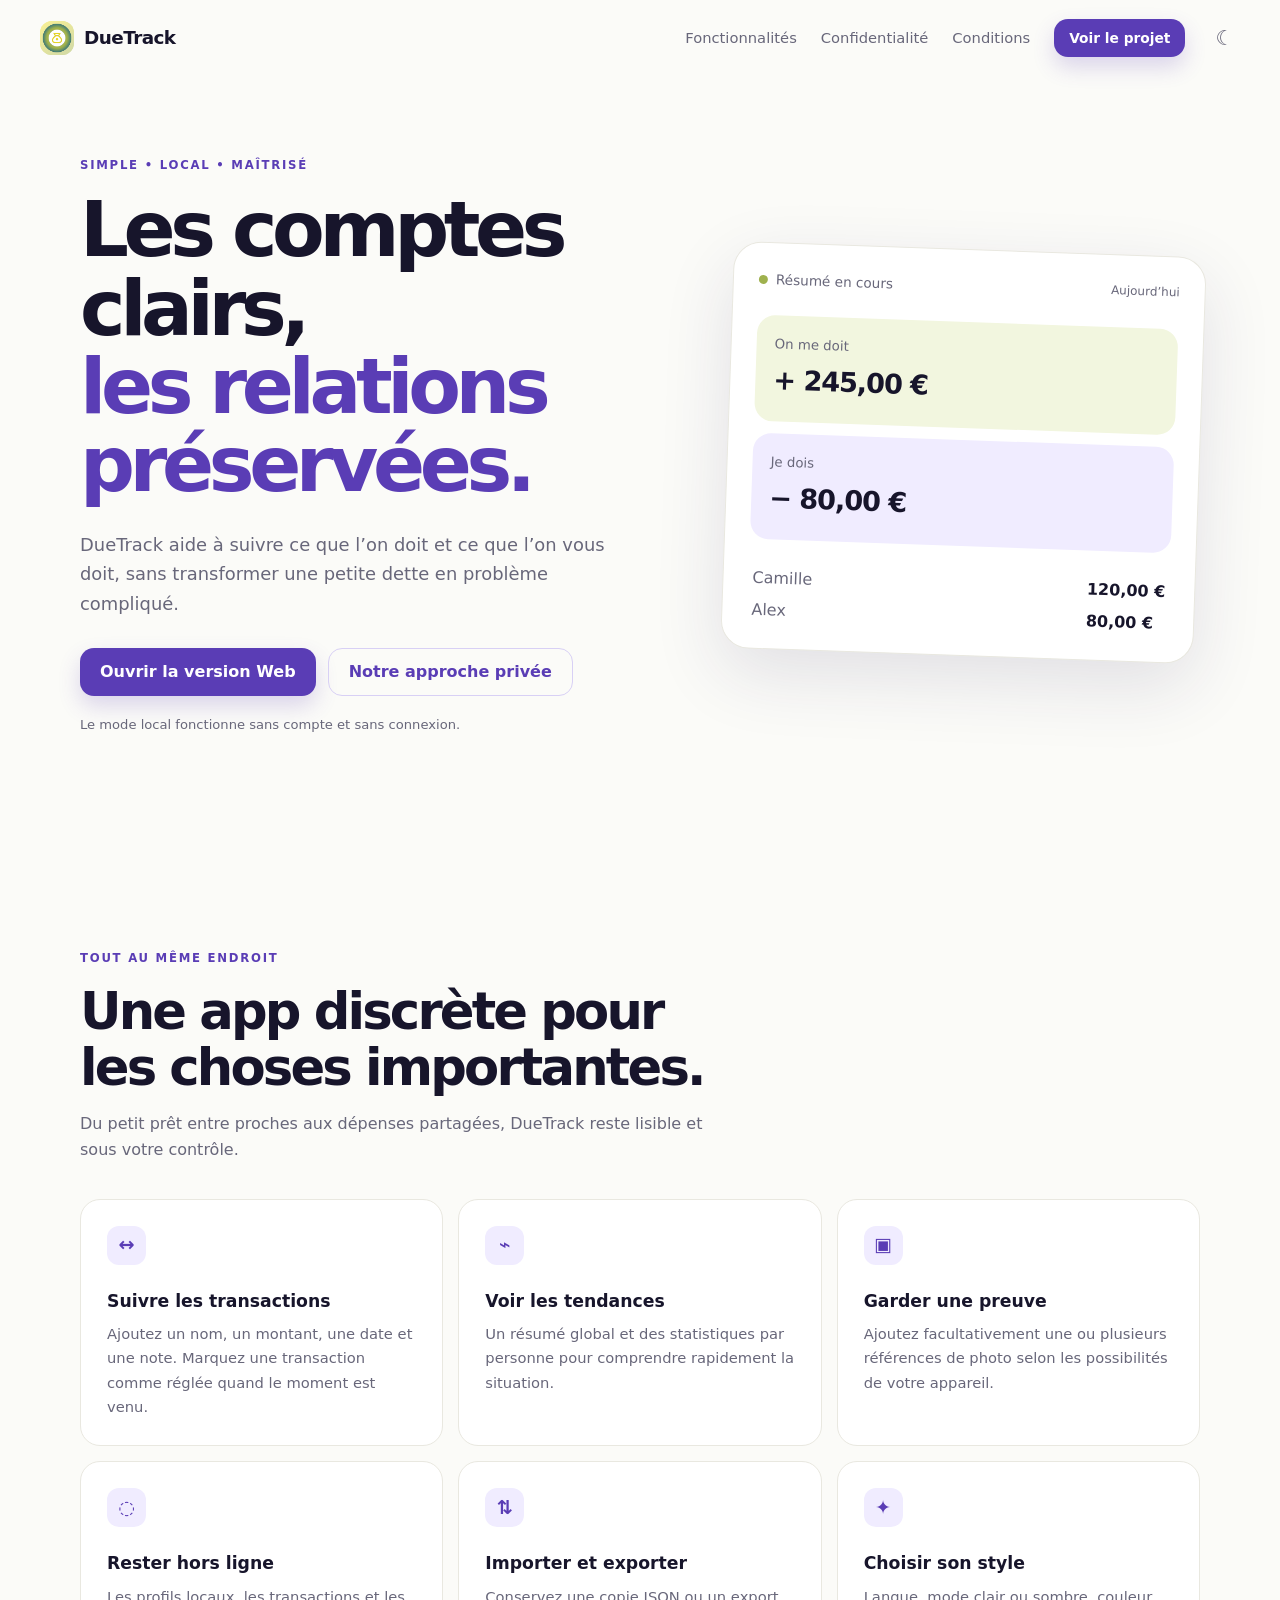
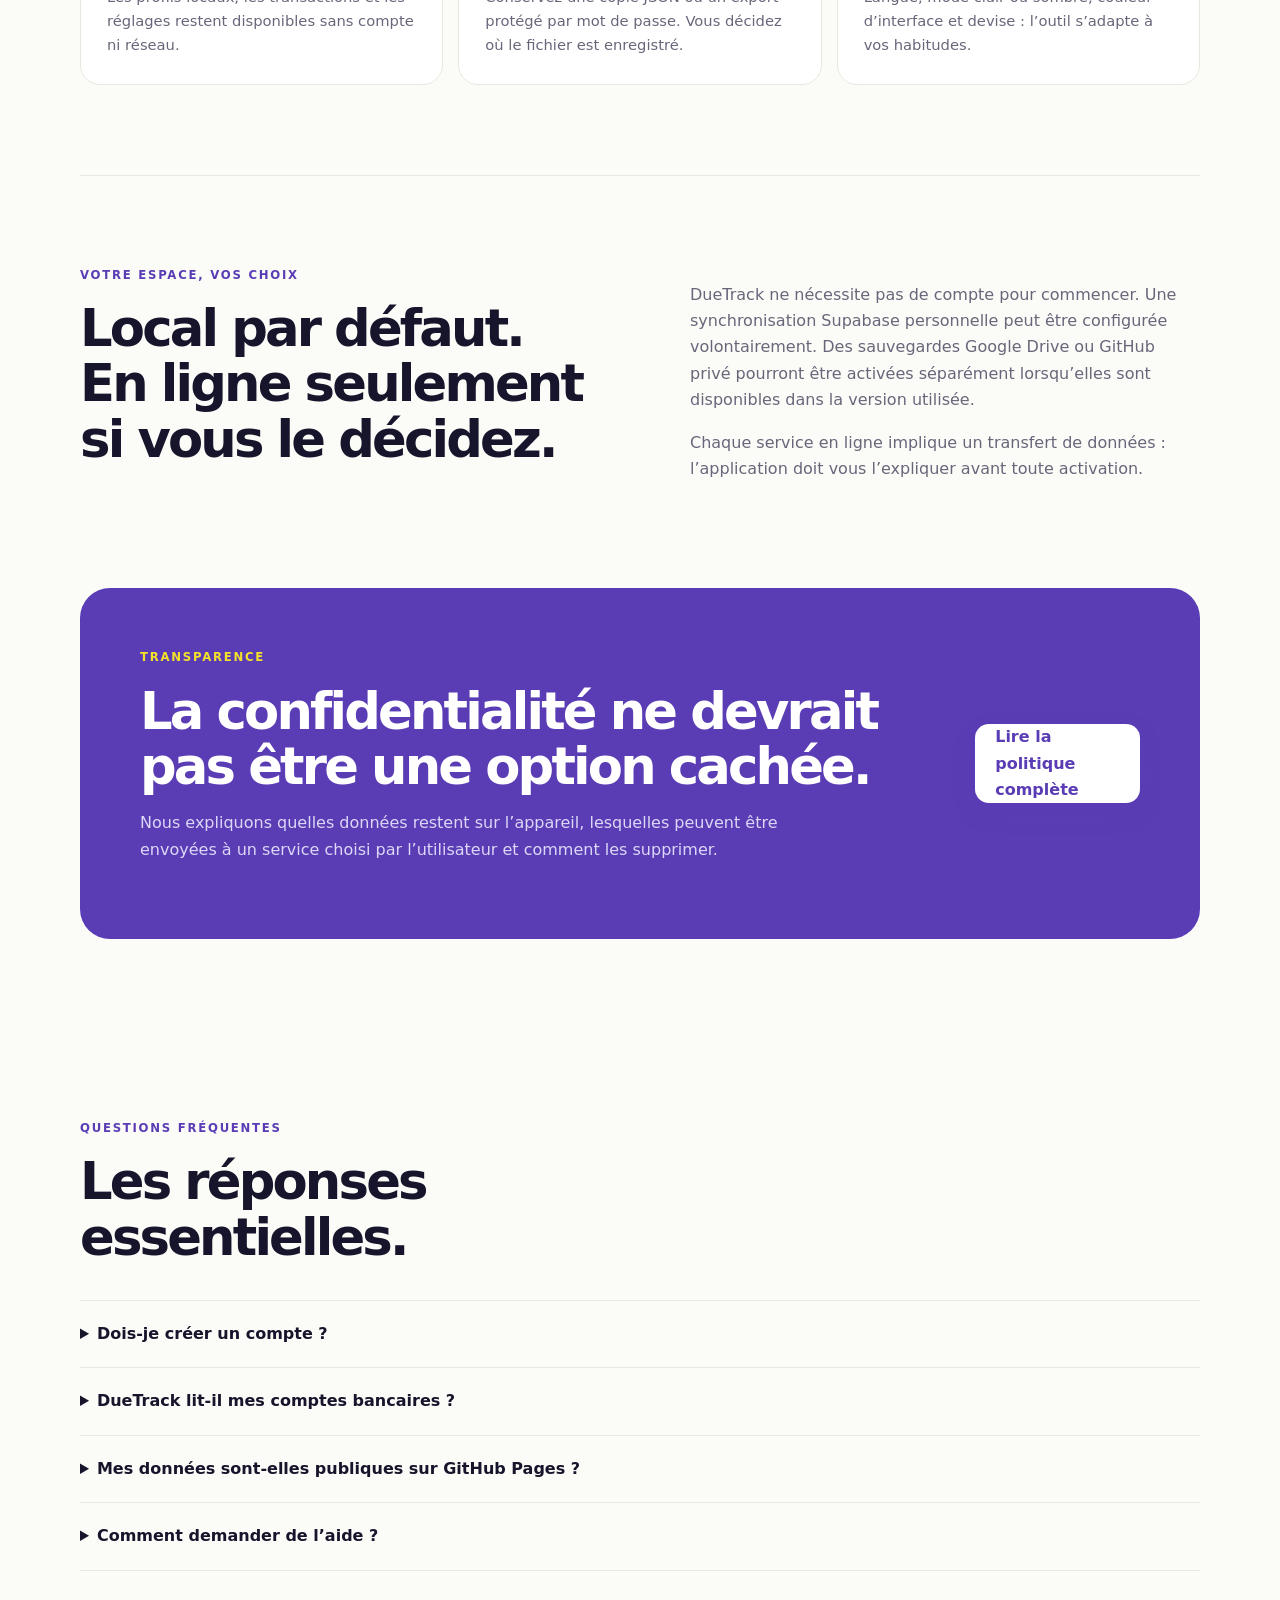
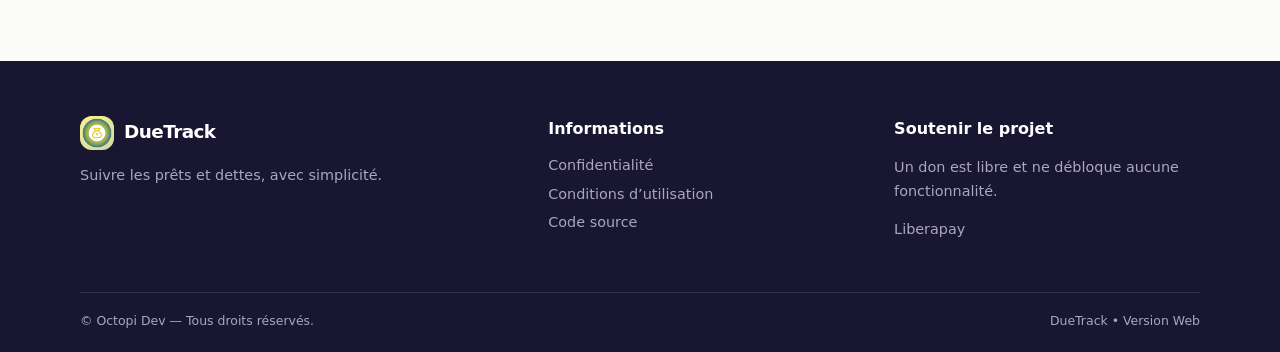
==== index.html @ 73f668cd "changement de la page d'acceuil" ====
<!doctype html>
<html lang="fr">
<head>
  <meta charset="utf-8">
  <meta name="viewport" content="width=device-width, initial-scale=1">
  <meta name="description" content="DueTrack, une application simple et privée pour suivre les prêts, dettes et transactions personnelles.">
  <meta name="theme-color" content="#f4e229">
  <title>DueTrack — Suivre. Comprendre. Régler.</title>
  <link rel="stylesheet" href="styles.css">
</head>
<body>
  <header class="site-header">
    <a class="brand" href="index.html" aria-label="DueTrack, accueil">
      <span class="brand-mark"><img src="assets/DueTrack_Icon.png" alt="" onerror="this.style.display='none'"></span>
      <span>DueTrack</span>
    </a>
    <button class="menu-toggle" type="button" aria-expanded="false" aria-controls="main-nav">Menu</button>
    <nav id="main-nav" class="main-nav" aria-label="Navigation principale">
      <a href="#fonctionnalites">Fonctionnalités</a>
      <a href="#confidentialite">Confidentialité</a>
      <a href="conditions.html">Conditions</a>
      <a class="button button-small" href="https://github.com/Dev-code3D/duetrack" target="_blank" rel="noopener">Voir le projet</a>
      <button id="theme-toggle" class="icon-button" type="button" aria-label="Activer le mode sombre">☾</button>
    </nav>
  </header>

  <main>
    <section class="hero section-shell">
      <div class="hero-copy">
        <p class="eyebrow">Simple • local • maîtrisé</p>
        <h1>Les comptes clairs,<br><span>les relations préservées.</span></h1>
        <p class="hero-lead">DueTrack aide à suivre ce que l’on doit et ce que l’on vous doit, sans transformer une petite dette en problème compliqué.</p>
        <div class="hero-actions">
          <a class="button" href="/app" target="_blank" rel="noopener">Ouvrir la version Web</a>
          <a class="button button-ghost" href="#confidentialite">Notre approche privée</a>
        </div>
        <p class="microcopy">Le mode local fonctionne sans compte et sans connexion.</p>
      </div>
      <div class="hero-card" aria-label="Aperçu de l'application">
        <div class="card-top"><span class="status-dot"></span><span>Résumé en cours</span><span class="card-date">Aujourd’hui</span></div>
        <div class="balance balance-green"><small>On me doit</small><strong>+ 245,00 €</strong></div>
        <div class="balance balance-purple"><small>Je dois</small><strong>− 80,00 €</strong></div>
        <div class="mini-list"><span>Camille</span><b>120,00 €</b><span>Alex</span><b>80,00 €</b></div>
      </div>
    </section>

    <section id="fonctionnalites" class="section-shell section">
      <div class="section-heading"><p class="eyebrow">Tout au même endroit</p><h2>Une app discrète pour les choses importantes.</h2><p>Du petit prêt entre proches aux dépenses partagées, DueTrack reste lisible et sous votre contrôle.</p></div>
      <div class="feature-grid">
        <article class="feature-card"><span class="feature-icon">↔</span><h3>Suivre les transactions</h3><p>Ajoutez un nom, un montant, une date et une note. Marquez une transaction comme réglée quand le moment est venu.</p></article>
        <article class="feature-card"><span class="feature-icon">⌁</span><h3>Voir les tendances</h3><p>Un résumé global et des statistiques par personne pour comprendre rapidement la situation.</p></article>
        <article class="feature-card"><span class="feature-icon">▣</span><h3>Garder une preuve</h3><p>Ajoutez facultativement une ou plusieurs références de photo selon les possibilités de votre appareil.</p></article>
        <article class="feature-card"><span class="feature-icon">◌</span><h3>Rester hors ligne</h3><p>Les profils locaux, les transactions et les réglages restent disponibles sans compte ni réseau.</p></article>
        <article class="feature-card"><span class="feature-icon">⇅</span><h3>Importer et exporter</h3><p>Conservez une copie JSON ou un export protégé par mot de passe. Vous décidez où le fichier est enregistré.</p></article>
        <article class="feature-card"><span class="feature-icon">✦</span><h3>Choisir son style</h3><p>Langue, mode clair ou sombre, couleur d’interface et devise : l’outil s’adapte à vos habitudes.</p></article>
      </div>
    </section>

    <section class="split-section section-shell section">
      <div><p class="eyebrow">Votre espace, vos choix</p><h2>Local par défaut.<br>En ligne seulement si vous le décidez.</h2></div>
      <div class="split-copy"><p>DueTrack ne nécessite pas de compte pour commencer. Une synchronisation Supabase personnelle peut être configurée volontairement. Des sauvegardes Google Drive ou GitHub privé pourront être activées séparément lorsqu’elles sont disponibles dans la version utilisée.</p><p>Chaque service en ligne implique un transfert de données : l’application doit vous l’expliquer avant toute activation.</p></div>
    </section>

    <section id="confidentialite" class="privacy-callout section-shell section">
      <div><p class="eyebrow">Transparence</p><h2>La confidentialité ne devrait pas être une option cachée.</h2><p>Nous expliquons quelles données restent sur l’appareil, lesquelles peuvent être envoyées à un service choisi par l’utilisateur et comment les supprimer.</p></div>
      <a class="button button-light" href="confidentialite.html">Lire la politique complète</a>
    </section>

    <section class="section-shell section faq">
      <div class="section-heading"><p class="eyebrow">Questions fréquentes</p><h2>Les réponses essentielles.</h2></div>
      <details><summary>Dois-je créer un compte ?</summary><p>Non. Le profil local est le mode de départ. Un compte ou un service distant est facultatif.</p></details>
      <details><summary>DueTrack lit-il mes comptes bancaires ?</summary><p>Non. L’application ne se connecte pas automatiquement à votre banque et ne collecte pas vos identifiants bancaires.</p></details>
      <details><summary>Mes données sont-elles publiques sur GitHub Pages ?</summary><p>Non, une page GitHub Pages héberge le code Web, pas les données locales du navigateur. Ne publiez jamais un export utilisateur ou un secret dans le dépôt.</p></details>
      <details><summary>Comment demander de l’aide ?</summary><p>Ouvrez une issue non sensible sur le dépôt public. Ne partagez jamais de clé, token, mot de passe ou export personnel dans une issue.</p></details>
    </section>
  </main>

  <footer class="site-footer">
    <div class="section-shell footer-grid">
      <div><a class="brand" href="index.html"><span class="brand-mark"><img src="assets/DueTrack_Icon.png" alt="" onerror="this.style.display='none'"></span><span>DueTrack</span></a><p>Suivre les prêts et dettes, avec simplicité.</p></div>
      <div><strong>Informations</strong><a href="confidentialite.html">Confidentialité</a><a href="conditions.html">Conditions d’utilisation</a><a href="https://github.com/Dev-code3D/duetrack" target="_blank" rel="noopener">Code source</a></div>
      <div><strong>Soutenir le projet</strong><p>Un don est libre et ne débloque aucune fonctionnalité.</p><a href="https://liberapay.com/Octopi-Dev/" target="_blank" rel="noopener">Liberapay</a></div>
    </div>
    <div class="section-shell footer-bottom"><span>© <span data-year></span> Octopi Dev — Tous droits réservés.</span><span>DueTrack • Version Web</span></div>
  </footer>
  <script src="script.js"></script>
</body>
</html>
---- styles.css ----
/* style.css */
:root{
    --ink:#17152b;
    --muted:#68677a;
    --paper:#fbfbf8;
    --surface:#fff;
    --line:#e9e8e0;
    --purple:#5a3db5;
    --purple-dark:#38266f;
    --yellow:#f4e229;
    --green:#9fb14e;
    --shadow:0 24px 70px rgba(45,35,90,.12);
}
*{box-sizing:border-box}
html{scroll-behavior:smooth}
body{
    margin:0;
    background:var(--paper);
    color:var(--ink);
    font:16px/1.65 Inter,ui-sans-serif,system-ui,-apple-system,BlinkMacSystemFont,"Segoe UI",sans-serif;
}
a{color:inherit;text-decoration:none}
a:not(.button):hover{text-decoration:underline}
.section-shell{width:min(1120px,calc(100% - 40px));margin-inline:auto}

/* Header */
.site-header{
    height:76px;
    display:flex;
    align-items:center;
    justify-content:space-between;
    width:min(1200px,calc(100% - 40px));
    margin:auto;
}
.brand{
    display:flex;
    align-items:center;
    gap:10px;
    font-size:1.15rem;
    font-weight:800;
    letter-spacing:-.03em;
}
.brand-mark{
    display:grid;
    place-items:center;
    width:34px;
    height:34px;
    border-radius:12px;
    background:linear-gradient(145deg,var(--yellow),var(--green));
    overflow:hidden;
}
.brand-mark img{width:100%;height:100%;object-fit:cover}
.main-nav{
    display:flex;
    align-items:center;
    gap:24px;
    font-size:.92rem;
    color:var(--muted);
}
.main-nav a:hover{color:var(--ink)}
.button{
    display:inline-flex;
    align-items:center;
    justify-content:center;
    min-height:48px;
    padding:0 20px;
    border-radius:14px;
    background:var(--purple);
    color:#fff;
    font-weight:750;
    box-shadow:0 10px 22px rgba(90,61,181,.2);
    transition:transform .2s,box-shadow .2s;
}
.button:hover{
    text-decoration:none;
    transform:translateY(-2px);
    box-shadow:0 14px 28px rgba(90,61,181,.28);
}
.button-small{min-height:38px;padding-inline:15px;font-size:.86rem}
.button-ghost{background:transparent;color:var(--purple);border:1px solid #d8d0f5;box-shadow:none}
.button-light{background:#fff;color:var(--purple)}
.icon-button,.menu-toggle{border:0;background:none;color:inherit;cursor:pointer;font:inherit}
.icon-button{font-size:1.3rem}
.menu-toggle{display:none}

/* Hero */
.hero{
    min-height:620px;
    display:grid;
    grid-template-columns:1fr .82fr;
    align-items:center;
    gap:70px;
    padding-block:80px 110px;
}
.eyebrow{
    text-transform:uppercase;
    letter-spacing:.15em;
    font-size:.73rem;
    font-weight:800;
    color:var(--purple);
    margin:0 0 16px;
}
.hero h1{
    font-size:clamp(2.8rem,6vw,5.7rem);
    line-height:1.02;
    letter-spacing:-.07em;
    margin:0 0 25px;
}
.hero h1 span{color:var(--purple)}
.hero-lead{max-width:560px;color:var(--muted);font-size:1.12rem}
.hero-actions{display:flex;gap:12px;flex-wrap:wrap;margin-top:30px}
.microcopy{font-size:.82rem;color:var(--muted);margin-top:18px}
.hero-card{
    background:var(--surface);
    border:1px solid var(--line);
    border-radius:28px;
    padding:25px;
    box-shadow:var(--shadow);
    transform:rotate(2deg);
}
.card-top{display:flex;align-items:center;gap:8px;color:var(--muted);font-size:.85rem;margin-bottom:25px}
.status-dot{width:9px;height:9px;background:var(--green);border-radius:50%}
.card-date{margin-left:auto;font-size:.75rem}
.balance{border-radius:18px;padding:18px;margin:12px 0}
.balance small{display:block;color:var(--muted);margin-bottom:3px}
.balance strong{font-size:1.7rem;letter-spacing:-.04em}
.balance-green{background:#f2f6df}
.balance-purple{background:#f0ecff}
.mini-list{display:grid;grid-template-columns:1fr auto;gap:5px 15px;padding:14px 4px 0;color:var(--muted)}
.mini-list b{color:var(--ink)}

/* Sections */
.section{padding-block:90px}
.section-heading{max-width:650px;margin-bottom:35px}
.section-heading h2,.split-section h2,.privacy-callout h2{
    font-size:clamp(2rem,4vw,3.3rem);
    line-height:1.08;
    letter-spacing:-.055em;
    margin:0 0 15px;
}
.section-heading>p:last-child,.split-copy{color:var(--muted)}
.feature-grid{display:grid;grid-template-columns:repeat(3,1fr);gap:15px}
.feature-card{
    background:var(--surface);
    border:1px solid var(--line);
    border-radius:20px;
    padding:26px;
}
.feature-icon{
    display:grid;
    place-items:center;
    width:39px;
    height:39px;
    border-radius:12px;
    background:#f0ecff;
    color:var(--purple);
    font-weight:800;
    font-size:1.2rem;
}
.feature-card h3{margin:22px 0 7px;font-size:1.08rem}
.feature-card p{color:var(--muted);font-size:.92rem;margin:0}
.split-section{display:grid;grid-template-columns:1fr 1fr;gap:100px;border-top:1px solid var(--line)}
.split-copy{color:var(--muted)}
.privacy-callout{
    display:flex;
    align-items:center;
    justify-content:space-between;
    gap:35px;
    background:var(--purple);
    color:#fff;
    border-radius:30px;
    padding:60px;
    margin-bottom:90px;
}
.privacy-callout .eyebrow{color:var(--yellow)}
.privacy-callout p{color:#ddd7f7;max-width:650px}
.faq details{border-top:1px solid var(--line);padding:20px 0}
.faq details:last-child{border-bottom:1px solid var(--line)}
summary{cursor:pointer;font-weight:700}
.faq details p{color:var(--muted);max-width:720px}

/* Footer */
.site-footer{background:#191631;color:#ddd7f7;padding:55px 0 20px}
.footer-grid{display:grid;grid-template-columns:1.4fr 1fr 1fr;gap:40px}
.footer-grid .brand{color:#fff}
.footer-grid p{color:#aaa5c5;font-size:.9rem}
.footer-grid strong{display:block;color:#fff;margin-bottom:12px}
.footer-grid a:not(.brand){display:block;color:#aaa5c5;margin:5px 0;font-size:.9rem}
.footer-bottom{border-top:1px solid #34304e;margin-top:45px;padding-top:18px;display:flex;justify-content:space-between;color:#aaa5c5;font-size:.78rem}

/* Dark Mode */
body.dark{
    --ink:#f6f5fb;
    --muted:#b4b0c9;
    --paper:#12111d;
    --surface:#1c1a2b;
    --line:#302d44;
    --shadow:0 24px 70px rgba(0,0,0,.25);
}
body.dark .balance-green{background:#283128}
body.dark .balance-purple{background:#292342}
body.dark .feature-icon{background:#292342}
body.dark .notice{background:#292342;color:var(--ink)!important}

/* Mobile */
@media(max-width:800px){
    .main-nav{display:none;position:absolute;z-index:5;top:68px;left:20px;right:20px;padding:18px;background:var(--surface);border:1px solid var(--line);border-radius:16px;box-shadow:var(--shadow);flex-direction:column;align-items:stretch}
    .main-nav.open{display:flex}
    .menu-toggle{display:block}
    .hero{grid-template-columns:1fr;gap:30px;padding-top:55px}
    .hero-card{max-width:500px;width:100%;margin:auto}
    .feature-grid{grid-template-columns:1fr 1fr}
    .split-section{grid-template-columns:1fr;gap:20px}
    .privacy-callout{align-items:flex-start;flex-direction:column}
    .footer-grid{grid-template-columns:1fr 1fr}
    .footer-grid>div:first-child{grid-column:1/-1}
}
@media(max-width:520px){
    .section-shell,.site-header{width:min(100% - 28px,1120px)}
    .hero h1{font-size:3.25rem}
    .feature-grid{grid-template-columns:1fr}
    .section{padding-block:60px}
    .privacy-callout{padding:35px 25px;margin-bottom:60px}
    .footer-grid{grid-template-columns:1fr}
    .footer-bottom{flex-direction:column;gap:6px}
}
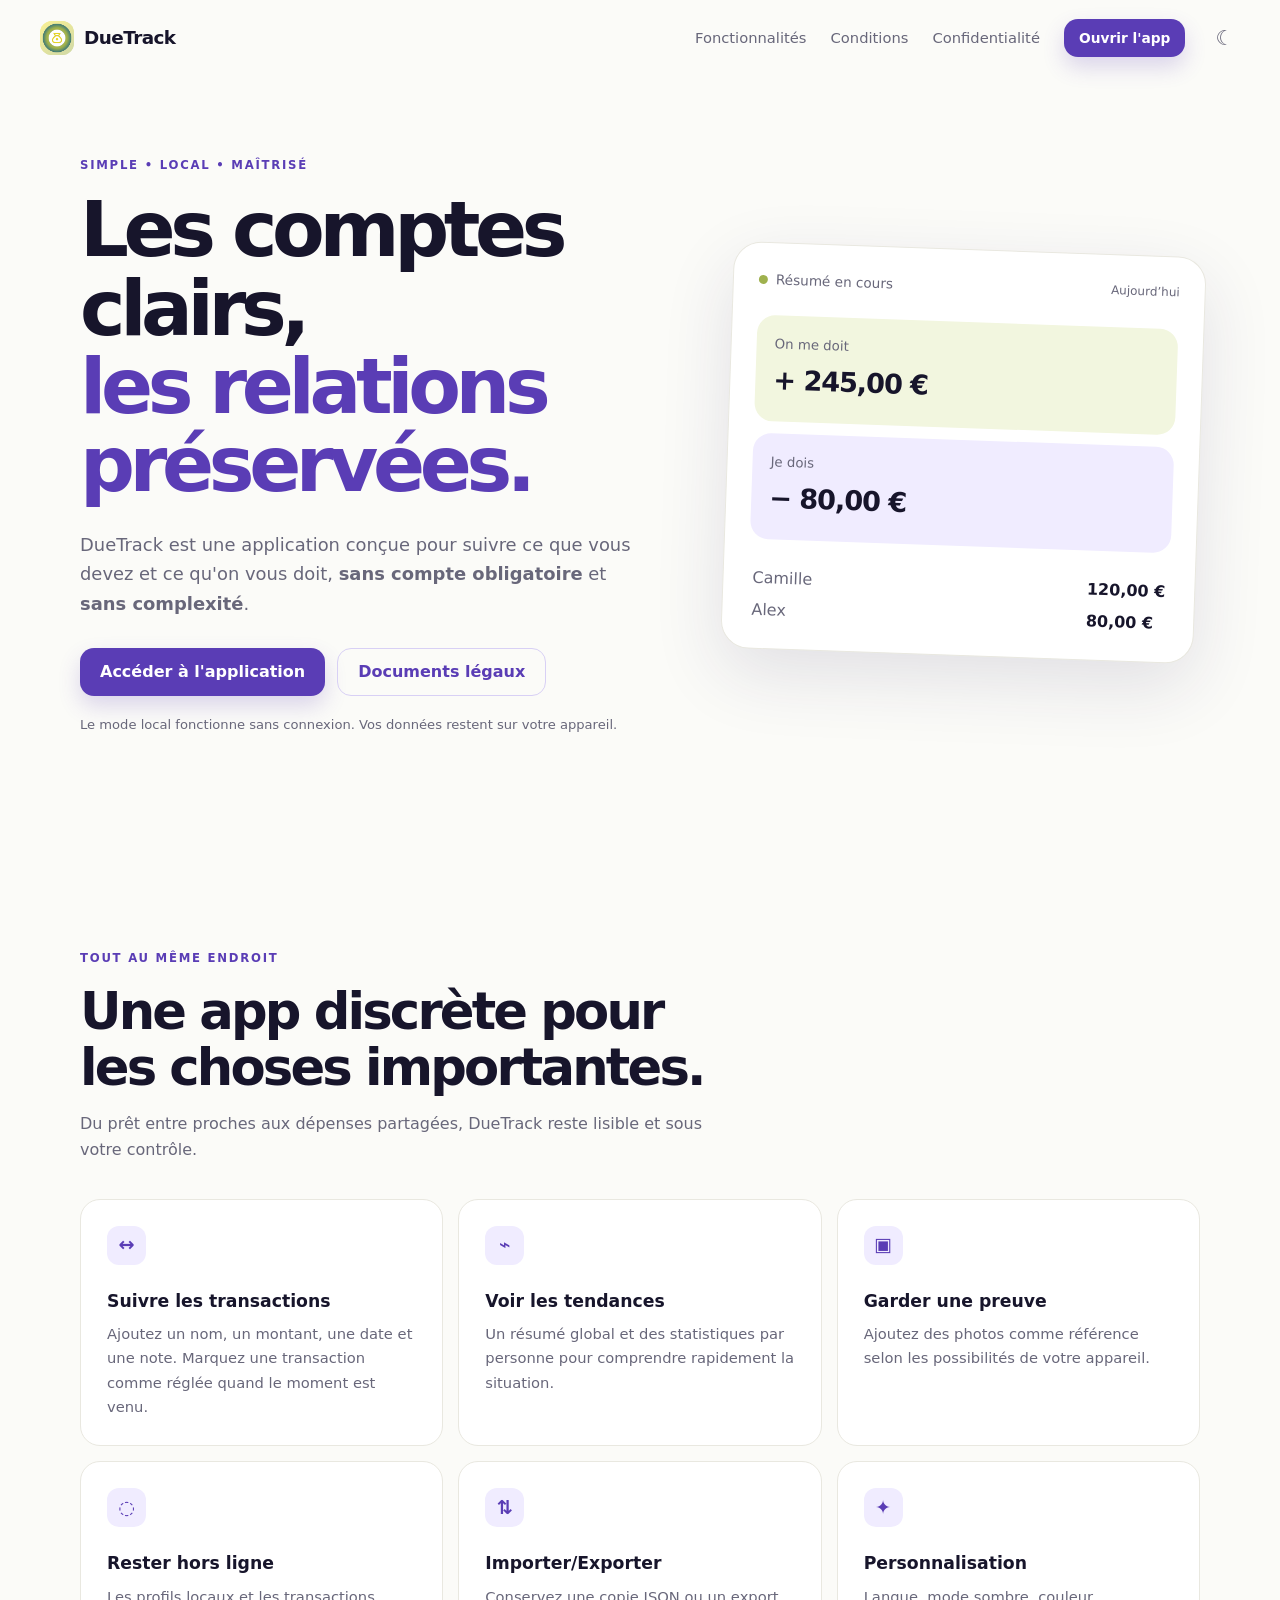
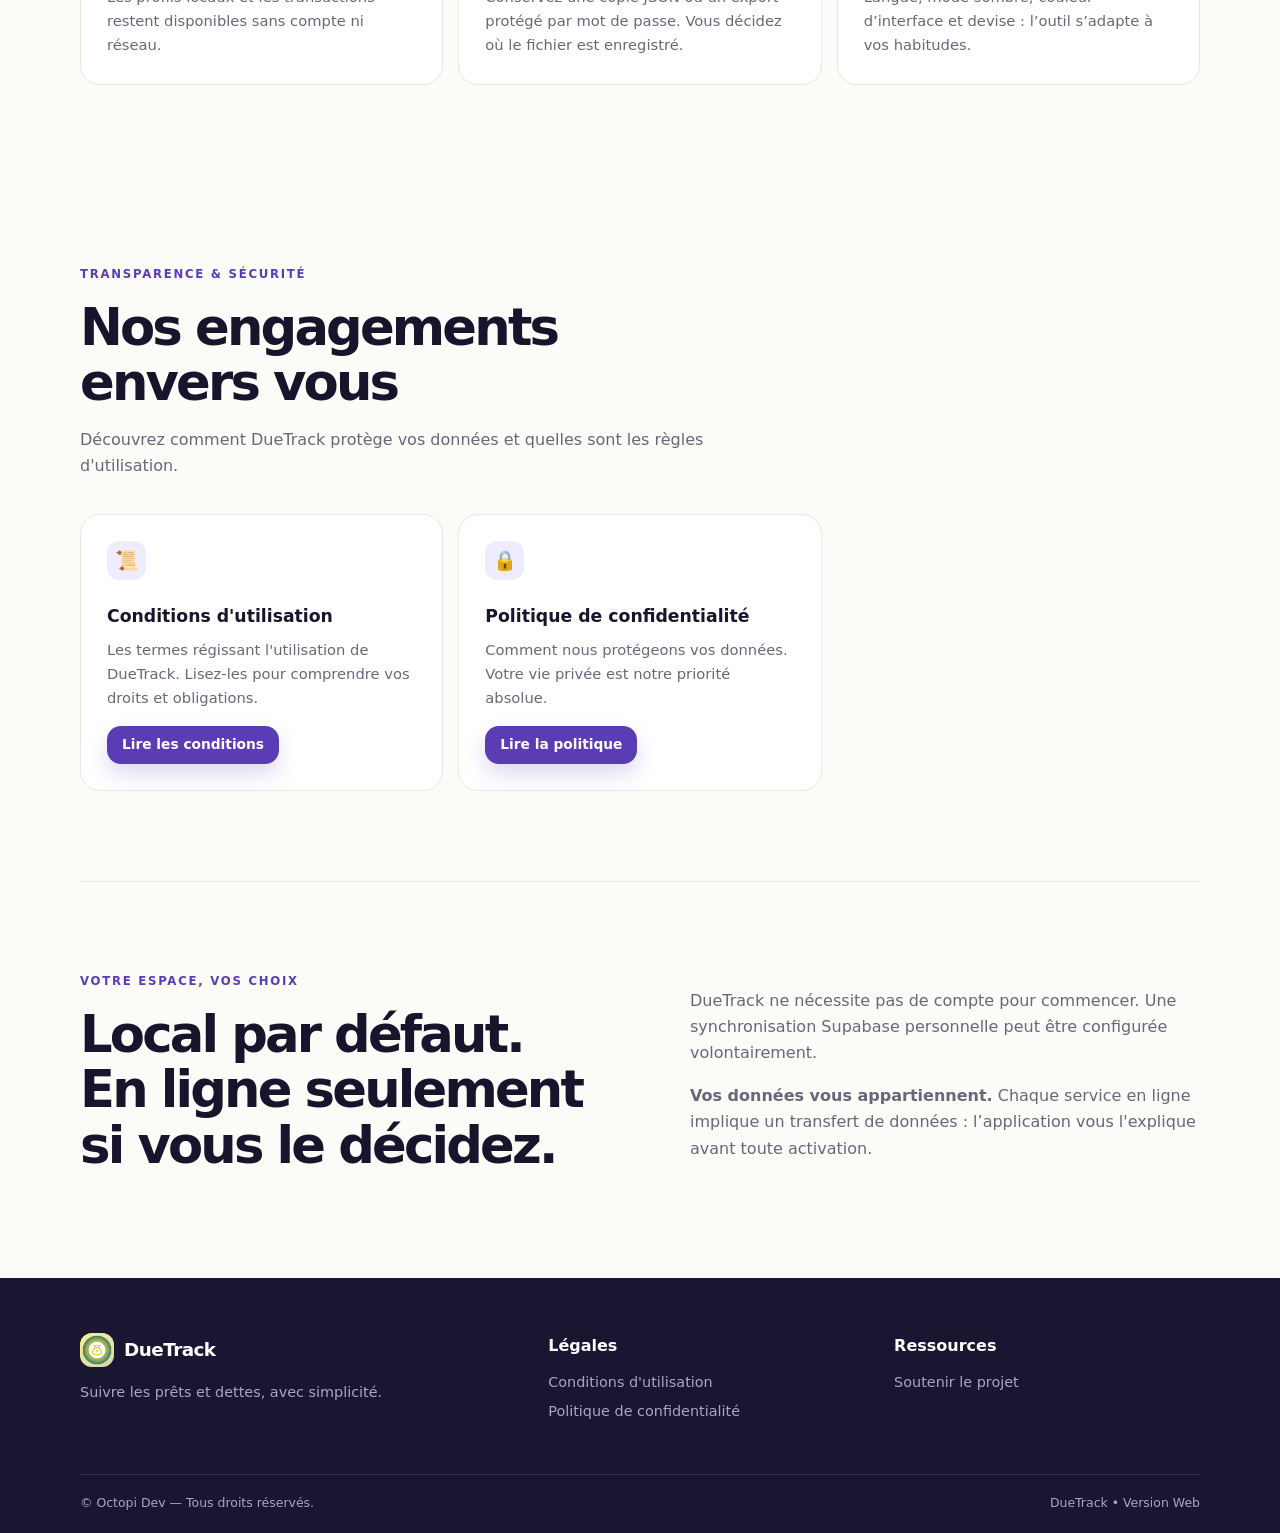
==== commit f7033a04: "Correction -> Bonne page d'acceuil (les pages conditions centralisés)" ====
--- a/index.html
+++ b/index.html
@@ -3,7 +3,7 @@
 <head>
   <meta charset="utf-8">
   <meta name="viewport" content="width=device-width, initial-scale=1">
-  <meta name="description" content="DueTrack, une application simple et privée pour suivre les prêts, dettes et transactions personnelles.">
+  <meta name="description" content="DueTrack — Suivre. Comprendre. Régler. Application simple pour gérer prêts, dettes et transactions. Accès aux conditions d'utilisation et politique de confidentialité.">
   <meta name="theme-color" content="#f4e229">
   <title>DueTrack — Suivre. Comprendre. Régler.</title>
   <link rel="stylesheet" href="styles.css">
@@ -17,24 +17,28 @@
     <button class="menu-toggle" type="button" aria-expanded="false" aria-controls="main-nav">Menu</button>
     <nav id="main-nav" class="main-nav" aria-label="Navigation principale">
       <a href="#fonctionnalites">Fonctionnalités</a>
-      <a href="#confidentialite">Confidentialité</a>
       <a href="conditions.html">Conditions</a>
-      <a class="button button-small" href="https://github.com/Dev-code3D/duetrack" target="_blank" rel="noopener">Voir le projet</a>
+      <a href="confidentialite.html">Confidentialité</a>
+      <a class="button button-small" href="/app" target="_blank" rel="noopener">Ouvrir l'app</a>
       <button id="theme-toggle" class="icon-button" type="button" aria-label="Activer le mode sombre">☾</button>
     </nav>
   </header>
 
   <main>
+    <!-- HERO : Présentation principale -->
     <section class="hero section-shell">
       <div class="hero-copy">
         <p class="eyebrow">Simple • local • maîtrisé</p>
         <h1>Les comptes clairs,<br><span>les relations préservées.</span></h1>
-        <p class="hero-lead">DueTrack aide à suivre ce que l’on doit et ce que l’on vous doit, sans transformer une petite dette en problème compliqué.</p>
+        <p class="hero-lead">
+          DueTrack est une application conçue pour suivre ce que vous devez et ce qu'on vous doit,
+          <strong>sans compte obligatoire</strong> et <strong>sans complexité</strong>.
+        </p>
         <div class="hero-actions">
-          <a class="button" href="/app" target="_blank" rel="noopener">Ouvrir la version Web</a>
-          <a class="button button-ghost" href="#confidentialite">Notre approche privée</a>
+          <a class="button" href="/app" target="_blank" rel="noopener">Accéder à l'application</a>
+          <a class="button button-ghost" href="#legal">Documents légaux</a>
         </div>
-        <p class="microcopy">Le mode local fonctionne sans compte et sans connexion.</p>
+        <p class="microcopy">Le mode local fonctionne sans connexion. Vos données restent sur votre appareil.</p>
       </div>
       <div class="hero-card" aria-label="Aperçu de l'application">
         <div class="card-top"><span class="status-dot"></span><span>Résumé en cours</span><span class="card-date">Aujourd’hui</span></div>
@@ -44,45 +48,107 @@
       </div>
     </section>
 
+    <!-- FONCTIONNALITÉS -->
     <section id="fonctionnalites" class="section-shell section">
-      <div class="section-heading"><p class="eyebrow">Tout au même endroit</p><h2>Une app discrète pour les choses importantes.</h2><p>Du petit prêt entre proches aux dépenses partagées, DueTrack reste lisible et sous votre contrôle.</p></div>
+      <div class="section-heading">
+        <p class="eyebrow">Tout au même endroit</p>
+        <h2>Une app discrète pour les choses importantes.</h2>
+        <p>Du prêt entre proches aux dépenses partagées, DueTrack reste lisible et sous votre contrôle.</p>
+      </div>
       <div class="feature-grid">
-        <article class="feature-card"><span class="feature-icon">↔</span><h3>Suivre les transactions</h3><p>Ajoutez un nom, un montant, une date et une note. Marquez une transaction comme réglée quand le moment est venu.</p></article>
-        <article class="feature-card"><span class="feature-icon">⌁</span><h3>Voir les tendances</h3><p>Un résumé global et des statistiques par personne pour comprendre rapidement la situation.</p></article>
-        <article class="feature-card"><span class="feature-icon">▣</span><h3>Garder une preuve</h3><p>Ajoutez facultativement une ou plusieurs références de photo selon les possibilités de votre appareil.</p></article>
-        <article class="feature-card"><span class="feature-icon">◌</span><h3>Rester hors ligne</h3><p>Les profils locaux, les transactions et les réglages restent disponibles sans compte ni réseau.</p></article>
-        <article class="feature-card"><span class="feature-icon">⇅</span><h3>Importer et exporter</h3><p>Conservez une copie JSON ou un export protégé par mot de passe. Vous décidez où le fichier est enregistré.</p></article>
-        <article class="feature-card"><span class="feature-icon">✦</span><h3>Choisir son style</h3><p>Langue, mode clair ou sombre, couleur d’interface et devise : l’outil s’adapte à vos habitudes.</p></article>
+        <article class="feature-card">
+          <span class="feature-icon">↔</span>
+          <h3>Suivre les transactions</h3>
+          <p>Ajoutez un nom, un montant, une date et une note. Marquez une transaction comme réglée quand le moment est venu.</p>
+        </article>
+        <article class="feature-card">
+          <span class="feature-icon">⌁</span>
+          <h3>Voir les tendances</h3>
+          <p>Un résumé global et des statistiques par personne pour comprendre rapidement la situation.</p>
+        </article>
+        <article class="feature-card">
+          <span class="feature-icon">▣</span>
+          <h3>Garder une preuve</h3>
+          <p>Ajoutez des photos comme référence selon les possibilités de votre appareil.</p>
+        </article>
+        <article class="feature-card">
+          <span class="feature-icon">◌</span>
+          <h3>Rester hors ligne</h3>
+          <p>Les profils locaux et les transactions restent disponibles sans compte ni réseau.</p>
+        </article>
+        <article class="feature-card">
+          <span class="feature-icon">⇅</span>
+          <h3>Importer/Exporter</h3>
+          <p>Conservez une copie JSON ou un export protégé par mot de passe. Vous décidez où le fichier est enregistré.</p>
+        </article>
+        <article class="feature-card">
+          <span class="feature-icon">✦</span>
+          <h3>Personnalisation</h3>
+          <p>Langue, mode sombre, couleur d’interface et devise : l’outil s’adapte à vos habitudes.</p>
+        </article>
       </div>
     </section>
 
-    <section class="split-section section-shell section">
-      <div><p class="eyebrow">Votre espace, vos choix</p><h2>Local par défaut.<br>En ligne seulement si vous le décidez.</h2></div>
-      <div class="split-copy"><p>DueTrack ne nécessite pas de compte pour commencer. Une synchronisation Supabase personnelle peut être configurée volontairement. Des sauvegardes Google Drive ou GitHub privé pourront être activées séparément lorsqu’elles sont disponibles dans la version utilisée.</p><p>Chaque service en ligne implique un transfert de données : l’application doit vous l’expliquer avant toute activation.</p></div>
+    <!-- SECTION LÉGALE (NOUVEAUTÉ) -->
+    <section id="legal" class="section-shell section">
+      <div class="section-heading">
+        <p class="eyebrow">Transparence & Sécurité</p>
+        <h2>Nos engagements envers vous</h2>
+        <p>Découvrez comment DueTrack protège vos données et quelles sont les règles d'utilisation.</p>
+      </div>
+      <div class="feature-grid">
+        <article class="feature-card">
+          <span class="feature-icon">📜</span>
+          <h3>Conditions d'utilisation</h3>
+          <p>Les termes régissant l'utilisation de DueTrack. Lisez-les pour comprendre vos droits et obligations.</p>
+          <a href="conditions.html" class="button button-small" style="margin-top: 15px;">Lire les conditions</a>
+        </article>
+        <article class="feature-card">
+          <span class="feature-icon">🔒</span>
+          <h3>Politique de confidentialité</h3>
+          <p>Comment nous protégeons vos données. Votre vie privée est notre priorité absolue.</p>
+          <a href="confidentialite.html" class="button button-small" style="margin-top: 15px;">Lire la politique</a>
+        </article>
+      </div>
     </section>
 
-    <section id="confidentialite" class="privacy-callout section-shell section">
-      <div><p class="eyebrow">Transparence</p><h2>La confidentialité ne devrait pas être une option cachée.</h2><p>Nous expliquons quelles données restent sur l’appareil, lesquelles peuvent être envoyées à un service choisi par l’utilisateur et comment les supprimer.</p></div>
-      <a class="button button-light" href="confidentialite.html">Lire la politique complète</a>
-    </section>
-
-    <section class="section-shell section faq">
-      <div class="section-heading"><p class="eyebrow">Questions fréquentes</p><h2>Les réponses essentielles.</h2></div>
-      <details><summary>Dois-je créer un compte ?</summary><p>Non. Le profil local est le mode de départ. Un compte ou un service distant est facultatif.</p></details>
-      <details><summary>DueTrack lit-il mes comptes bancaires ?</summary><p>Non. L’application ne se connecte pas automatiquement à votre banque et ne collecte pas vos identifiants bancaires.</p></details>
-      <details><summary>Mes données sont-elles publiques sur GitHub Pages ?</summary><p>Non, une page GitHub Pages héberge le code Web, pas les données locales du navigateur. Ne publiez jamais un export utilisateur ou un secret dans le dépôt.</p></details>
-      <details><summary>Comment demander de l’aide ?</summary><p>Ouvrez une issue non sensible sur le dépôt public. Ne partagez jamais de clé, token, mot de passe ou export personnel dans une issue.</p></details>
+    <!-- LOCAL vs EN LIGNE -->
+    <section class="split-section section-shell section">
+      <div>
+        <p class="eyebrow">Votre espace, vos choix</p>
+        <h2>Local par défaut.<br>En ligne seulement si vous le décidez.</h2>
+      </div>
+      <div class="split-copy">
+        <p>DueTrack ne nécessite pas de compte pour commencer. Une synchronisation Supabase personnelle peut être configurée volontairement.</p>
+        <p><strong>Vos données vous appartiennent.</strong> Chaque service en ligne implique un transfert de données : l’application vous l'explique avant toute activation.</p>
+      </div>
     </section>
   </main>
 
   <footer class="site-footer">
     <div class="section-shell footer-grid">
-      <div><a class="brand" href="index.html"><span class="brand-mark"><img src="assets/DueTrack_Icon.png" alt="" onerror="this.style.display='none'"></span><span>DueTrack</span></a><p>Suivre les prêts et dettes, avec simplicité.</p></div>
-      <div><strong>Informations</strong><a href="confidentialite.html">Confidentialité</a><a href="conditions.html">Conditions d’utilisation</a><a href="https://github.com/Dev-code3D/duetrack" target="_blank" rel="noopener">Code source</a></div>
-      <div><strong>Soutenir le projet</strong><p>Un don est libre et ne débloque aucune fonctionnalité.</p><a href="https://liberapay.com/Octopi-Dev/" target="_blank" rel="noopener">Liberapay</a></div>
+      <div>
+        <a class="brand" href="index.html">
+          <span class="brand-mark"><img src="assets/DueTrack_Icon.png" alt="" onerror="this.style.display='none'"></span>
+          <span>DueTrack</span>
+        </a>
+        <p>Suivre les prêts et dettes, avec simplicité.</p>
+      </div>
+      <div>
+        <strong>Légales</strong>
+        <a href="/conditions.html">Conditions d'utilisation</a>
+        <a href="/confidentialite.html">Politique de confidentialité</a>
+      </div>
+      <div>
+        <strong>Ressources</strong>
+        <a href="https://liberapay.com/Octopi-Dev/" target="_blank" rel="noopener">Soutenir le projet</a>
+      </div>
     </div>
-    <div class="section-shell footer-bottom"><span>© <span data-year></span> Octopi Dev — Tous droits réservés.</span><span>DueTrack • Version Web</span></div>
+    <div class="section-shell footer-bottom">
+      <span>© <span data-year></span> Octopi Dev — Tous droits réservés.</span>
+      <span>DueTrack • Version Web</span>
+    </div>
   </footer>
   <script src="script.js"></script>
 </body>
-</html>
+</html>
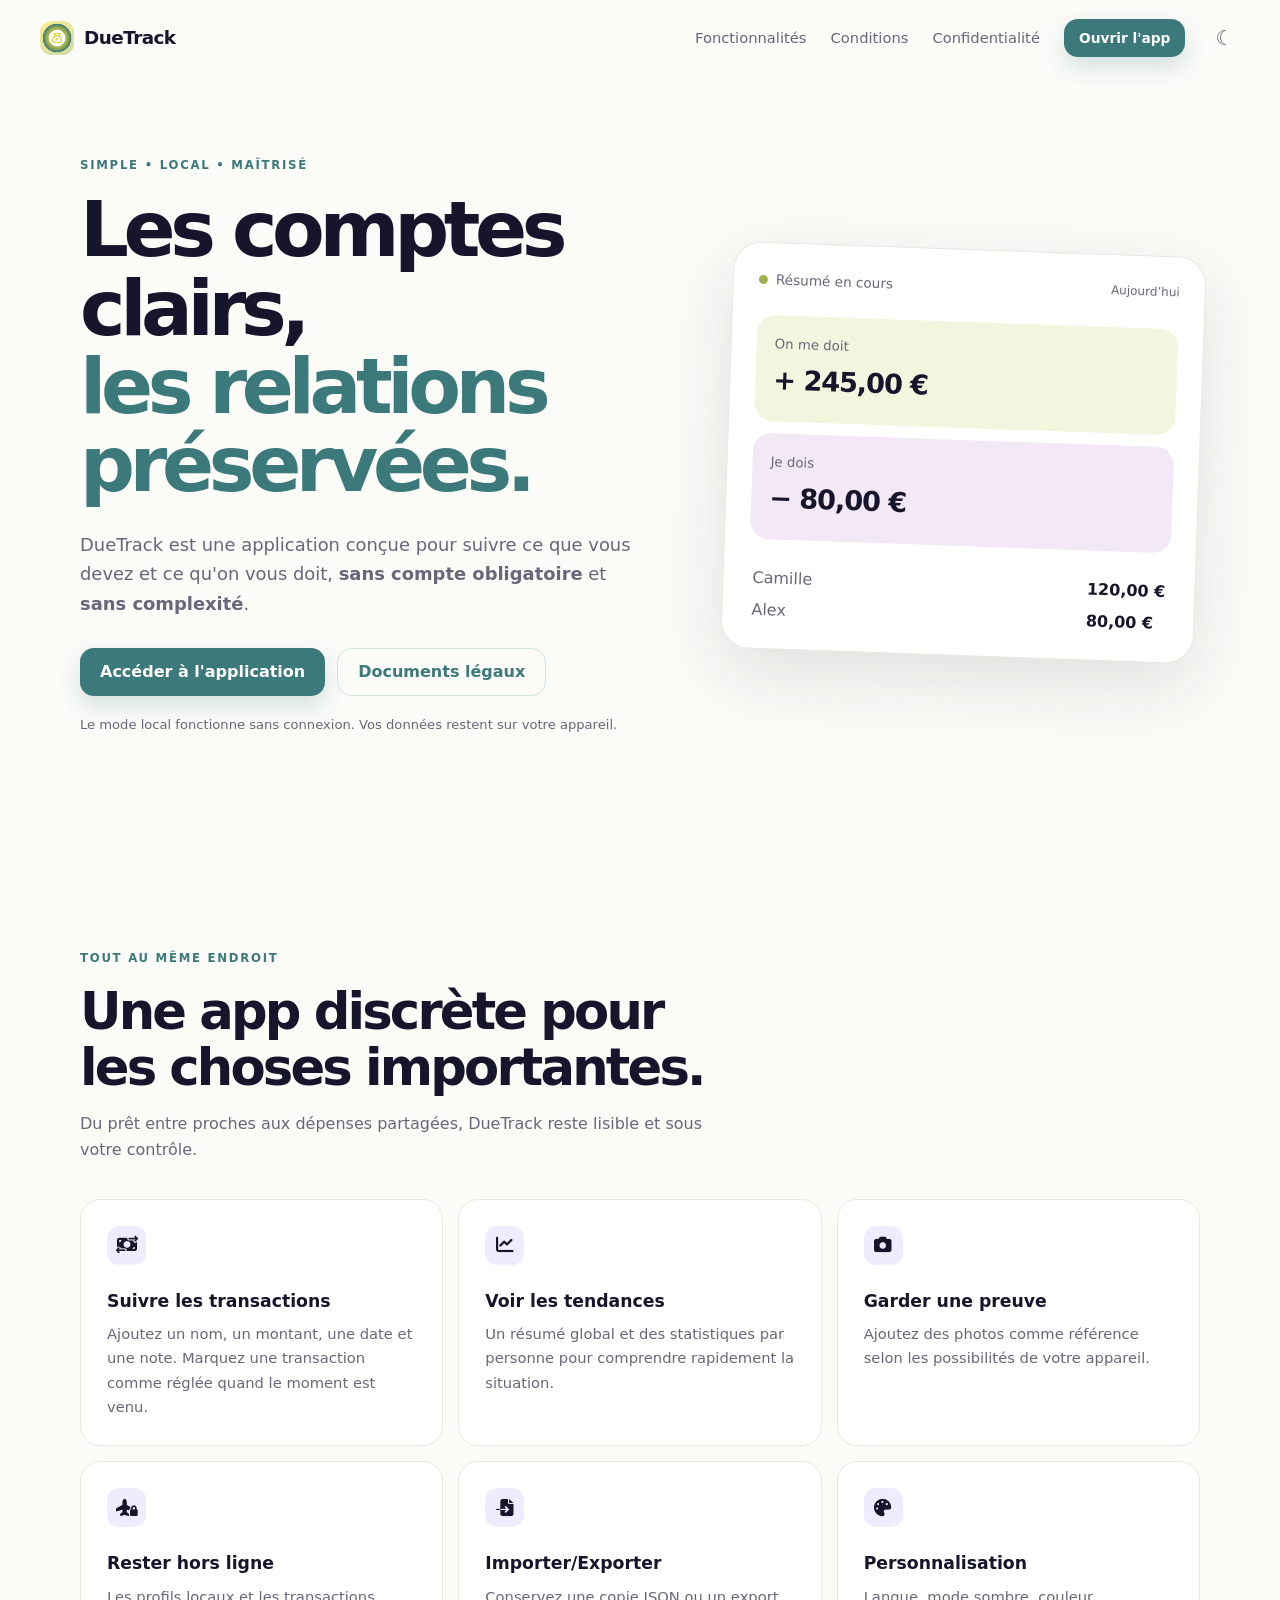
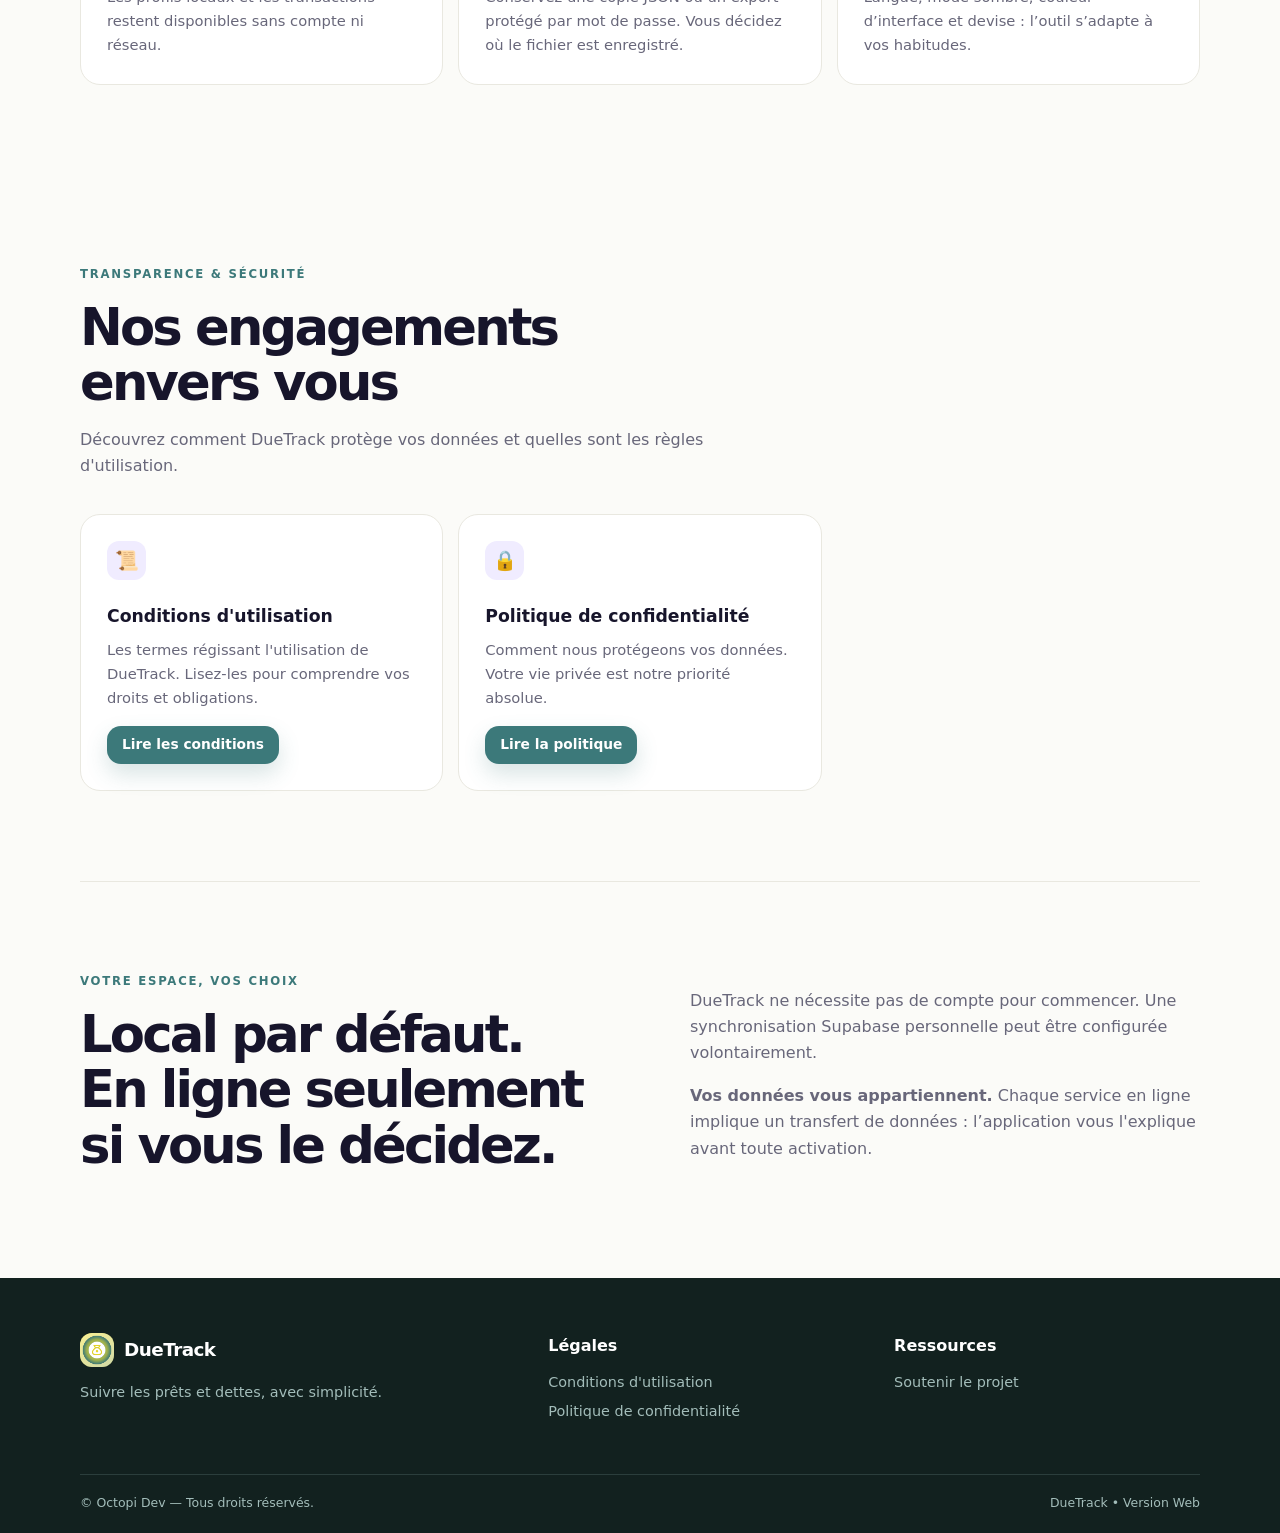
==== commit 3425c590: "Amelioarton des icones section fonctionnalites" ====
--- a/index.html
+++ b/index.html
@@ -6,6 +6,7 @@
   <meta name="description" content="DueTrack — Suivre. Comprendre. Régler. Application simple pour gérer prêts, dettes et transactions. Accès aux conditions d'utilisation et politique de confidentialité.">
   <meta name="theme-color" content="#f4e229">
   <title>DueTrack — Suivre. Comprendre. Régler.</title>
+  <link rel="stylesheet" href="https://cdnjs.cloudflare.com/ajax/libs/font-awesome/6.4.0/css/all.min.css">
   <link rel="stylesheet" href="styles.css">
 </head>
 <body>
@@ -50,44 +51,44 @@
 
     <!-- FONCTIONNALITÉS -->
     <section id="fonctionnalites" class="section-shell section">
-      <div class="section-heading">
-        <p class="eyebrow">Tout au même endroit</p>
-        <h2>Une app discrète pour les choses importantes.</h2>
-        <p>Du prêt entre proches aux dépenses partagées, DueTrack reste lisible et sous votre contrôle.</p>
-      </div>
-      <div class="feature-grid">
-        <article class="feature-card">
-          <span class="feature-icon">↔</span>
-          <h3>Suivre les transactions</h3>
-          <p>Ajoutez un nom, un montant, une date et une note. Marquez une transaction comme réglée quand le moment est venu.</p>
-        </article>
-        <article class="feature-card">
-          <span class="feature-icon">⌁</span>
-          <h3>Voir les tendances</h3>
-          <p>Un résumé global et des statistiques par personne pour comprendre rapidement la situation.</p>
-        </article>
-        <article class="feature-card">
-          <span class="feature-icon">▣</span>
-          <h3>Garder une preuve</h3>
-          <p>Ajoutez des photos comme référence selon les possibilités de votre appareil.</p>
-        </article>
-        <article class="feature-card">
-          <span class="feature-icon">◌</span>
-          <h3>Rester hors ligne</h3>
-          <p>Les profils locaux et les transactions restent disponibles sans compte ni réseau.</p>
-        </article>
-        <article class="feature-card">
-          <span class="feature-icon">⇅</span>
-          <h3>Importer/Exporter</h3>
-          <p>Conservez une copie JSON ou un export protégé par mot de passe. Vous décidez où le fichier est enregistré.</p>
-        </article>
-        <article class="feature-card">
-          <span class="feature-icon">✦</span>
-          <h3>Personnalisation</h3>
-          <p>Langue, mode sombre, couleur d’interface et devise : l’outil s’adapte à vos habitudes.</p>
-        </article>
-      </div>
-    </section>
+    <div class="section-heading">
+      <p class="eyebrow">Tout au même endroit</p>
+      <h2>Une app discrète pour les choses importantes.</h2>
+      <p>Du prêt entre proches aux dépenses partagées, DueTrack reste lisible et sous votre contrôle.</p>
+    </div>
+    <div class="feature-grid">
+      <article class="feature-card">
+        <span class="feature-icon"><i class="fas fa-money-bill-transfer"></i></span>
+        <h3>Suivre les transactions</h3>
+        <p>Ajoutez un nom, un montant, une date et une note. Marquez une transaction comme réglée quand le moment est venu.</p>
+      </article>
+      <article class="feature-card">
+        <span class="feature-icon"><i class="fas fa-chart-line"></i></span>
+        <h3>Voir les tendances</h3>
+        <p>Un résumé global et des statistiques par personne pour comprendre rapidement la situation.</p>
+      </article>
+      <article class="feature-card">
+        <span class="feature-icon"><i class="fas fa-camera"></i></span>
+        <h3>Garder une preuve</h3>
+        <p>Ajoutez des photos comme référence selon les possibilités de votre appareil.</p>
+      </article>
+      <article class="feature-card">
+        <span class="feature-icon"><i class="fa-solid fa-plane-lock"></i></span>
+        <h3>Rester hors ligne</h3>
+        <p>Les profils locaux et les transactions restent disponibles sans compte ni réseau.</p>
+      </article>
+      <article class="feature-card">
+        <span class="feature-icon"><i class="fas fa-file-import"></i></span>
+        <h3>Importer/Exporter</h3>
+        <p>Conservez une copie JSON ou un export protégé par mot de passe. Vous décidez où le fichier est enregistré.</p>
+      </article>
+      <article class="feature-card">
+        <span class="feature-icon"><i class="fas fa-palette"></i></span>
+        <h3>Personnalisation</h3>
+        <p>Langue, mode sombre, couleur d’interface et devise : l’outil s’adapte à vos habitudes.</p>
+      </article>
+    </div>
+  </section>
 
     <!-- SECTION LÉGALE (NOUVEAUTÉ) -->
     <section id="legal" class="section-shell section">
--- a/styles.css
+++ b/styles.css
@@ -5,11 +5,11 @@
     --paper:#fbfbf8;
     --surface:#fff;
     --line:#e9e8e0;
-    --purple:#5a3db5;
-    --purple-dark:#38266f;
+    --primary:#3c797a;
+    --primary-dark:#274f50;
     --yellow:#f4e229;
     --green:#9fb14e;
-    --shadow:0 24px 70px rgba(45,35,90,.12);
+    --shadow:0 24px 70px rgba(30,45,45,.12);
 }
 *{box-sizing:border-box}
 html{scroll-behavior:smooth}
@@ -65,20 +65,20 @@
     min-height:48px;
     padding:0 20px;
     border-radius:14px;
-    background:var(--purple);
+    background:var(--primary);
     color:#fff;
     font-weight:750;
-    box-shadow:0 10px 22px rgba(90,61,181,.2);
+    box-shadow:0 10px 22px rgba(60,121,122,.2);
     transition:transform .2s,box-shadow .2s;
 }
 .button:hover{
     text-decoration:none;
     transform:translateY(-2px);
-    box-shadow:0 14px 28px rgba(90,61,181,.28);
+    box-shadow:0 14px 28px rgba(60,121,122,.28);
 }
 .button-small{min-height:38px;padding-inline:15px;font-size:.86rem}
-.button-ghost{background:transparent;color:var(--purple);border:1px solid #d8d0f5;box-shadow:none}
-.button-light{background:#fff;color:var(--purple)}
+.button-ghost{background:transparent;color:var(--primary);border:1px solid #cfe3e3;box-shadow:none}
+.button-light{background:#fff;color:var(--primary)}
 .icon-button,.menu-toggle{border:0;background:none;color:inherit;cursor:pointer;font:inherit}
 .icon-button{font-size:1.3rem}
 .menu-toggle{display:none}
@@ -97,7 +97,7 @@
     letter-spacing:.15em;
     font-size:.73rem;
     font-weight:800;
-    color:var(--purple);
+    color:var(--primary);
     margin:0 0 16px;
 }
 .hero h1{
@@ -106,7 +106,7 @@
     letter-spacing:-.07em;
     margin:0 0 25px;
 }
-.hero h1 span{color:var(--purple)}
+.hero h1 span{color:var(--primary)}
 .hero-lead{max-width:560px;color:var(--muted);font-size:1.12rem}
 .hero-actions{display:flex;gap:12px;flex-wrap:wrap;margin-top:30px}
 .microcopy{font-size:.82rem;color:var(--muted);margin-top:18px}
@@ -125,7 +125,8 @@
 .balance small{display:block;color:var(--muted);margin-bottom:3px}
 .balance strong{font-size:1.7rem;letter-spacing:-.04em}
 .balance-green{background:#f2f6df}
-.balance-purple{background:#f0ecff}
+.balance-purple{background:#f2e8f6}
+.balance-primary{background:#e8f2f2}
 .mini-list{display:grid;grid-template-columns:1fr auto;gap:5px 15px;padding:14px 4px 0;color:var(--muted)}
 .mini-list b{color:var(--ink)}
 
@@ -152,8 +153,8 @@
     width:39px;
     height:39px;
     border-radius:12px;
-    background:#f0ecff;
-    color:var(--purple);
+    background:#e8f2f2;
+    color:var(--primary);
     font-weight:800;
     font-size:1.2rem;
 }
@@ -166,41 +167,41 @@
     align-items:center;
     justify-content:space-between;
     gap:35px;
-    background:var(--purple);
+    background:var(--primary);
     color:#fff;
     border-radius:30px;
     padding:60px;
     margin-bottom:90px;
 }
 .privacy-callout .eyebrow{color:var(--yellow)}
-.privacy-callout p{color:#ddd7f7;max-width:650px}
+.privacy-callout p{color:#d9ecec;max-width:650px}
 .faq details{border-top:1px solid var(--line);padding:20px 0}
 .faq details:last-child{border-bottom:1px solid var(--line)}
 summary{cursor:pointer;font-weight:700}
 .faq details p{color:var(--muted);max-width:720px}
 
 /* Footer */
-.site-footer{background:#191631;color:#ddd7f7;padding:55px 0 20px}
+.site-footer{background:#12211f;color:#d7e6e5;padding:55px 0 20px}
 .footer-grid{display:grid;grid-template-columns:1.4fr 1fr 1fr;gap:40px}
 .footer-grid .brand{color:#fff}
-.footer-grid p{color:#aaa5c5;font-size:.9rem}
+.footer-grid p{color:#a3bdba;font-size:.9rem}
 .footer-grid strong{display:block;color:#fff;margin-bottom:12px}
-.footer-grid a:not(.brand){display:block;color:#aaa5c5;margin:5px 0;font-size:.9rem}
-.footer-bottom{border-top:1px solid #34304e;margin-top:45px;padding-top:18px;display:flex;justify-content:space-between;color:#aaa5c5;font-size:.78rem}
+.footer-grid a:not(.brand){display:block;color:#a3bdba;margin:5px 0;font-size:.9rem}
+.footer-bottom{border-top:1px solid #2b3e3c;margin-top:45px;padding-top:18px;display:flex;justify-content:space-between;color:#a3bdba;font-size:.78rem}
 
 /* Dark Mode */
 body.dark{
     --ink:#f6f5fb;
-    --muted:#b4b0c9;
-    --paper:#12111d;
-    --surface:#1c1a2b;
-    --line:#302d44;
+    --muted:#b0b8b7;
+    --paper:#11181a;
+    --surface:#1b2426;
+    --line:#2d3739;
     --shadow:0 24px 70px rgba(0,0,0,.25);
 }
 body.dark .balance-green{background:#283128}
-body.dark .balance-purple{background:#292342}
-body.dark .feature-icon{background:#292342}
-body.dark .notice{background:#292342;color:var(--ink)!important}
+body.dark .balance-primary{background:#1f3536}
+body.dark .feature-icon{background:#1f3536}
+body.dark .notice{background:#1f3536;color:var(--ink)!important}
 
 /* Mobile */
 @media(max-width:800px){
@@ -223,4 +224,26 @@
     .privacy-callout{padding:35px 25px;margin-bottom:60px}
     .footer-grid{grid-template-columns:1fr}
     .footer-bottom{flex-direction:column;gap:6px}
-}+}
+/* Style pour les icônes Font Awesome/Bootstrap */
+.feature-icon {
+  display: grid;
+  place-items: center;
+  width: 39px;
+  height: 39px;
+  border-radius: 12px;
+  background: #f0ecff; /* Fond violet clair (comme dans ton style existant) */
+  color: var(--purple); /* Couleur violet principale */
+  font-weight: 800;
+  font-size: 1.2rem;
+}
+
+.feature-icon i {
+  font-size: 1.1rem; /* Taille légèrement ajustée pour les icônes */
+}
+
+/* Pour le mode sombre */
+body.dark .feature-icon {
+  background: #292342; /* Fond violet foncé */
+  color: #ddd7f7; /* Couleur texte claire */
+}
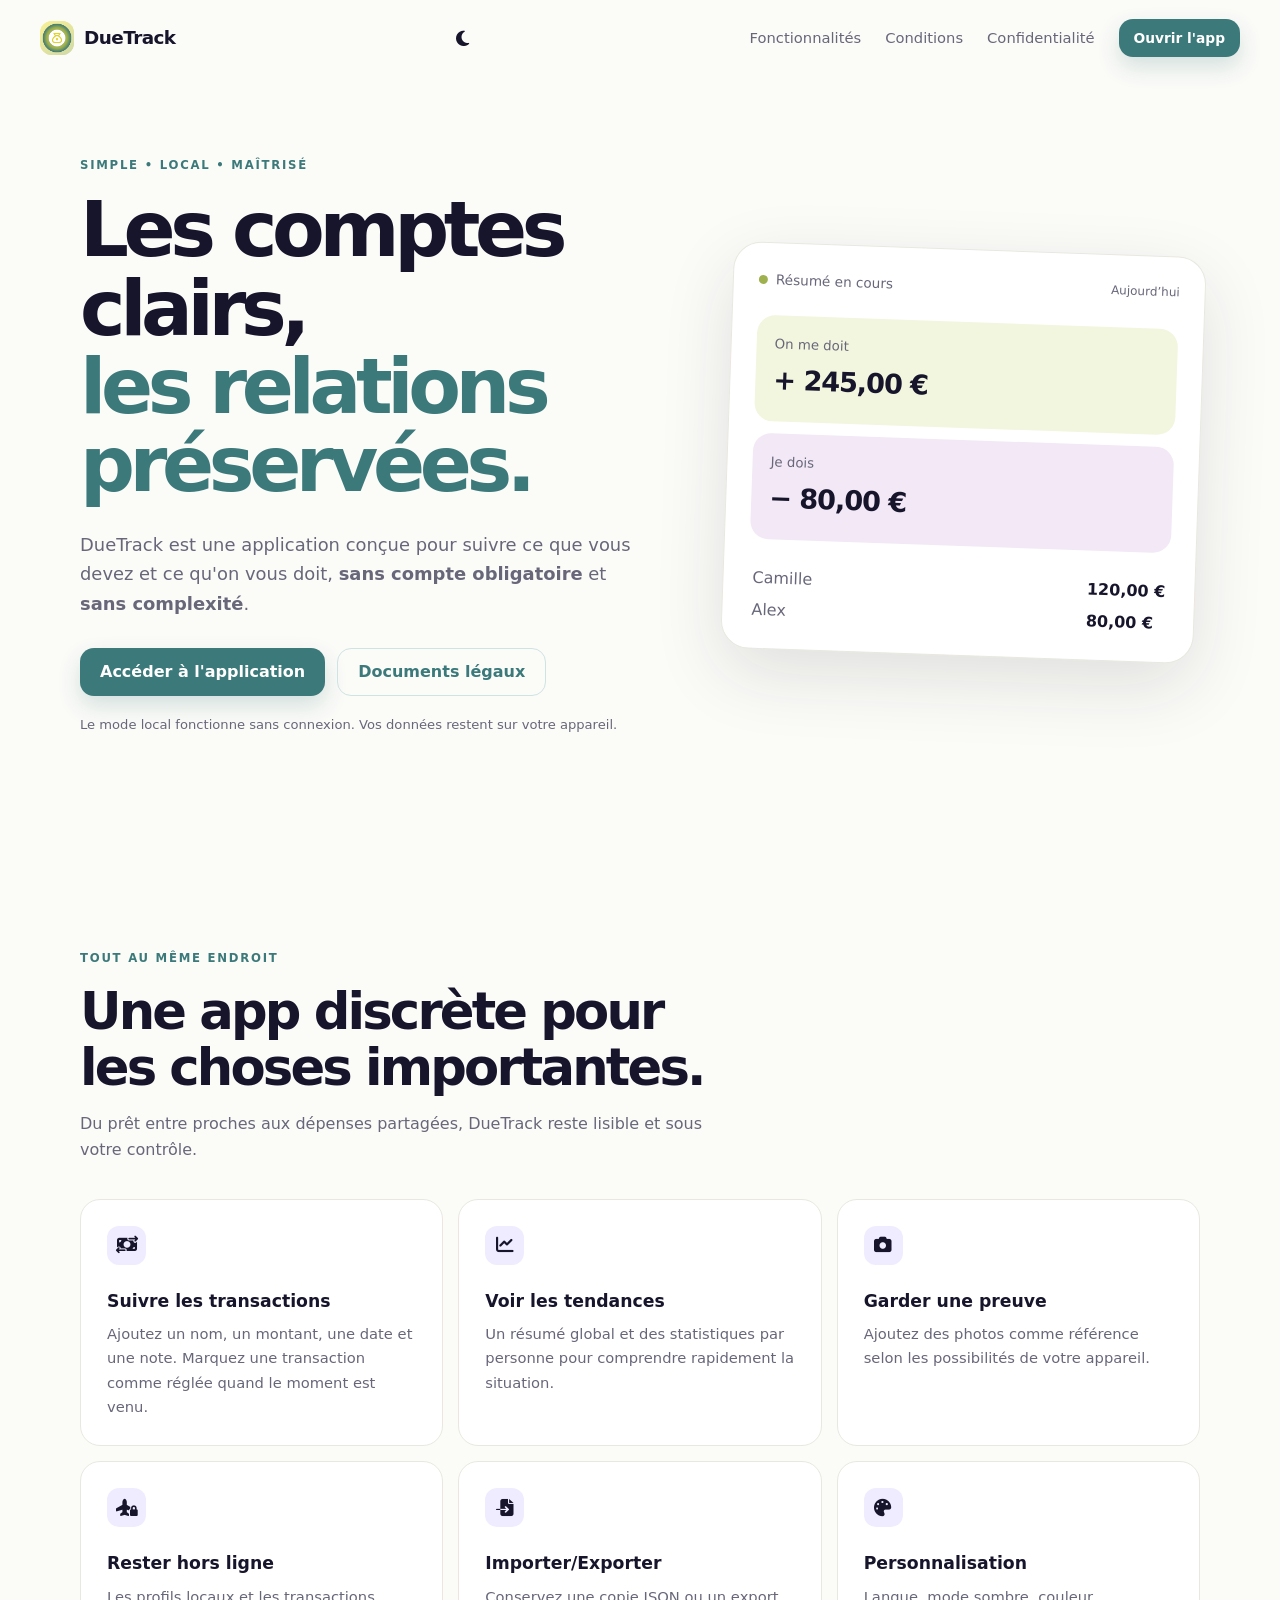
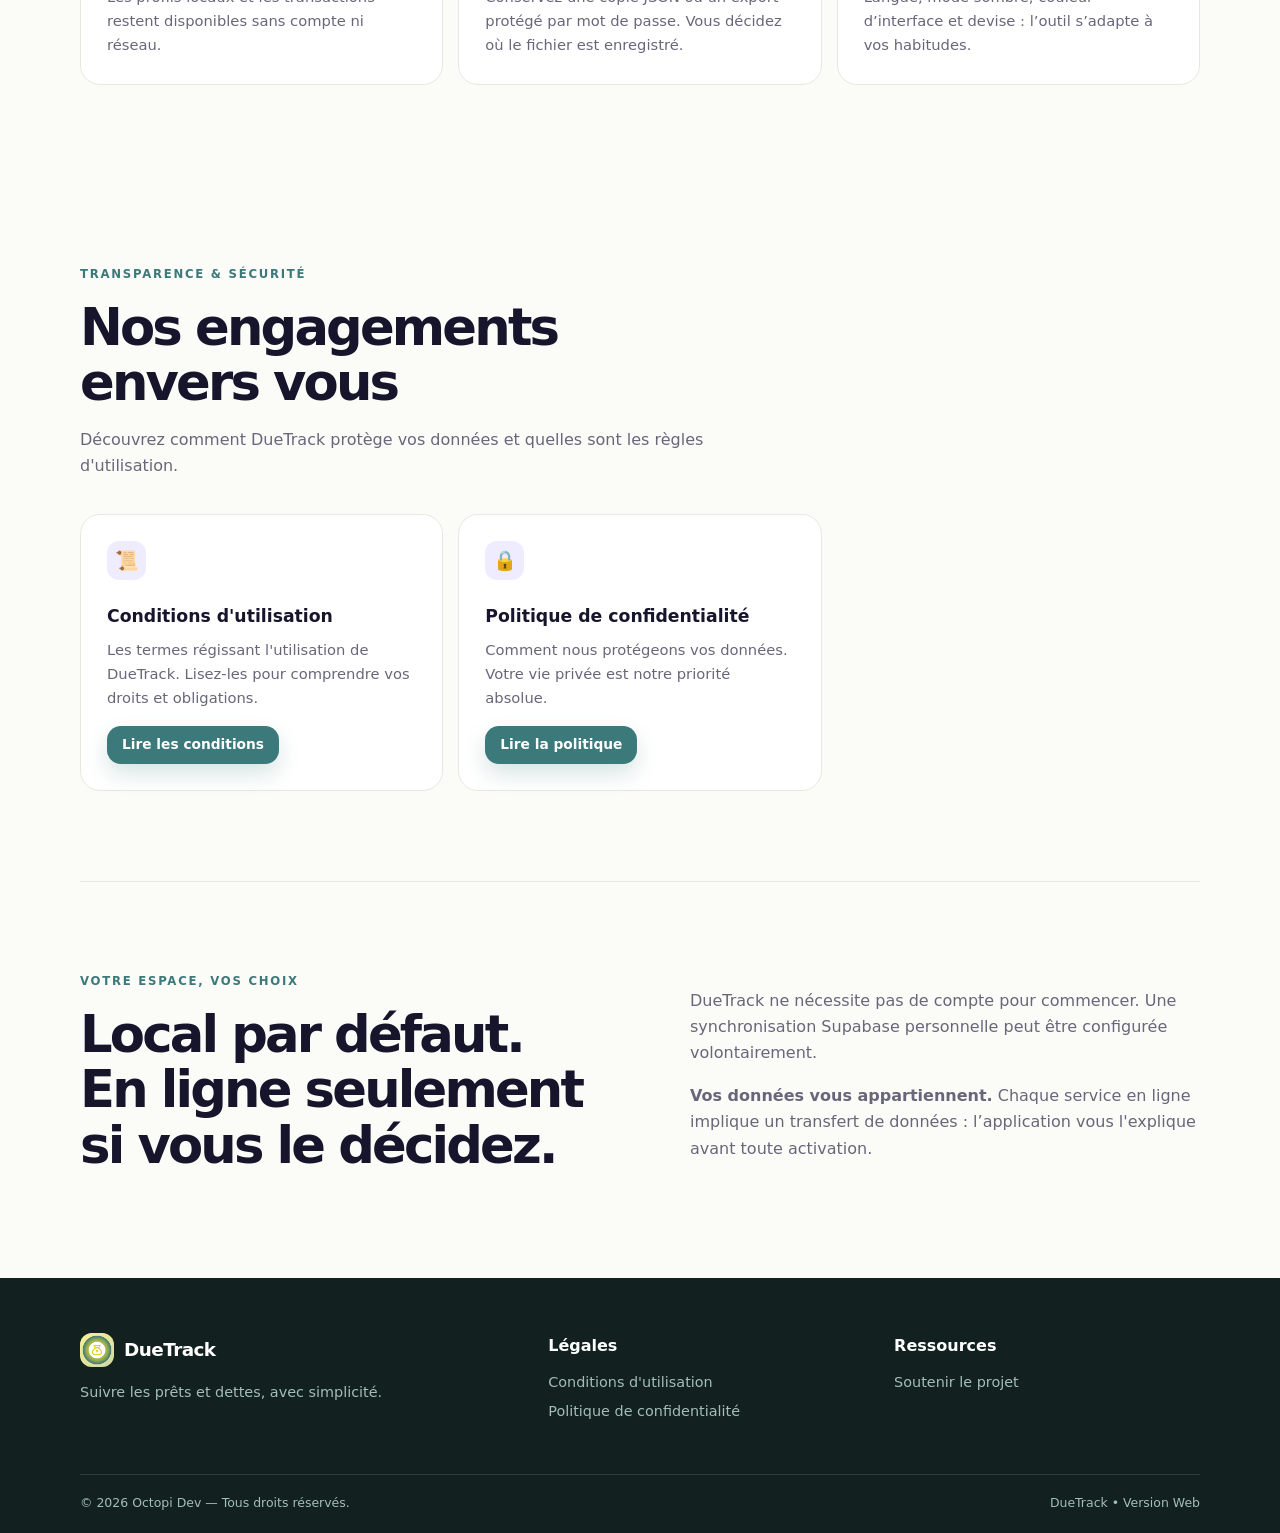
==== commit b4f4e271: "Adaptation menu avec icônes Font Awesome, bouton thème clair/sombre, standardisation header sur tout" ====
--- a/index.html
+++ b/index.html
@@ -8,6 +8,7 @@
   <title>DueTrack — Suivre. Comprendre. Régler.</title>
   <link rel="stylesheet" href="https://cdnjs.cloudflare.com/ajax/libs/font-awesome/6.4.0/css/all.min.css">
   <link rel="stylesheet" href="styles.css">
+  <link rel="icon" href="assets/DueTrack_Icon.png" type="image/png">
 </head>
 <body>
   <header class="site-header">
@@ -15,13 +16,15 @@
       <span class="brand-mark"><img src="assets/DueTrack_Icon.png" alt="" onerror="this.style.display='none'"></span>
       <span>DueTrack</span>
     </a>
-    <button class="menu-toggle" type="button" aria-expanded="false" aria-controls="main-nav">Menu</button>
+    <div class="header-controls">
+      <button id="theme-toggle" class="icon-button" type="button" aria-label="Activer le mode sombre"><i class="fas fa-moon"></i></button>
+      <button class="menu-toggle" type="button" aria-expanded="false" aria-controls="main-nav"><i class="fas fa-bars"></i></button>
+    </div>
     <nav id="main-nav" class="main-nav" aria-label="Navigation principale">
       <a href="#fonctionnalites">Fonctionnalités</a>
       <a href="conditions.html">Conditions</a>
       <a href="confidentialite.html">Confidentialité</a>
       <a class="button button-small" href="/app" target="_blank" rel="noopener">Ouvrir l'app</a>
-      <button id="theme-toggle" class="icon-button" type="button" aria-label="Activer le mode sombre">☾</button>
     </nav>
   </header>
 
--- a/styles.css
+++ b/styles.css
@@ -58,6 +58,11 @@
     color:var(--muted);
 }
 .main-nav a:hover{color:var(--ink)}
+.header-controls{
+    display:flex;
+    align-items:center;
+    gap:12px;
+}
 .button{
     display:inline-flex;
     align-items:center;
@@ -81,7 +86,9 @@
 .button-light{background:#fff;color:var(--primary)}
 .icon-button,.menu-toggle{border:0;background:none;color:inherit;cursor:pointer;font:inherit}
 .icon-button{font-size:1.3rem}
+.icon-button i{font-size:1.1rem}
 .menu-toggle{display:none}
+.menu-toggle i{font-size:1.2rem}
 
 /* Hero */
 .hero{
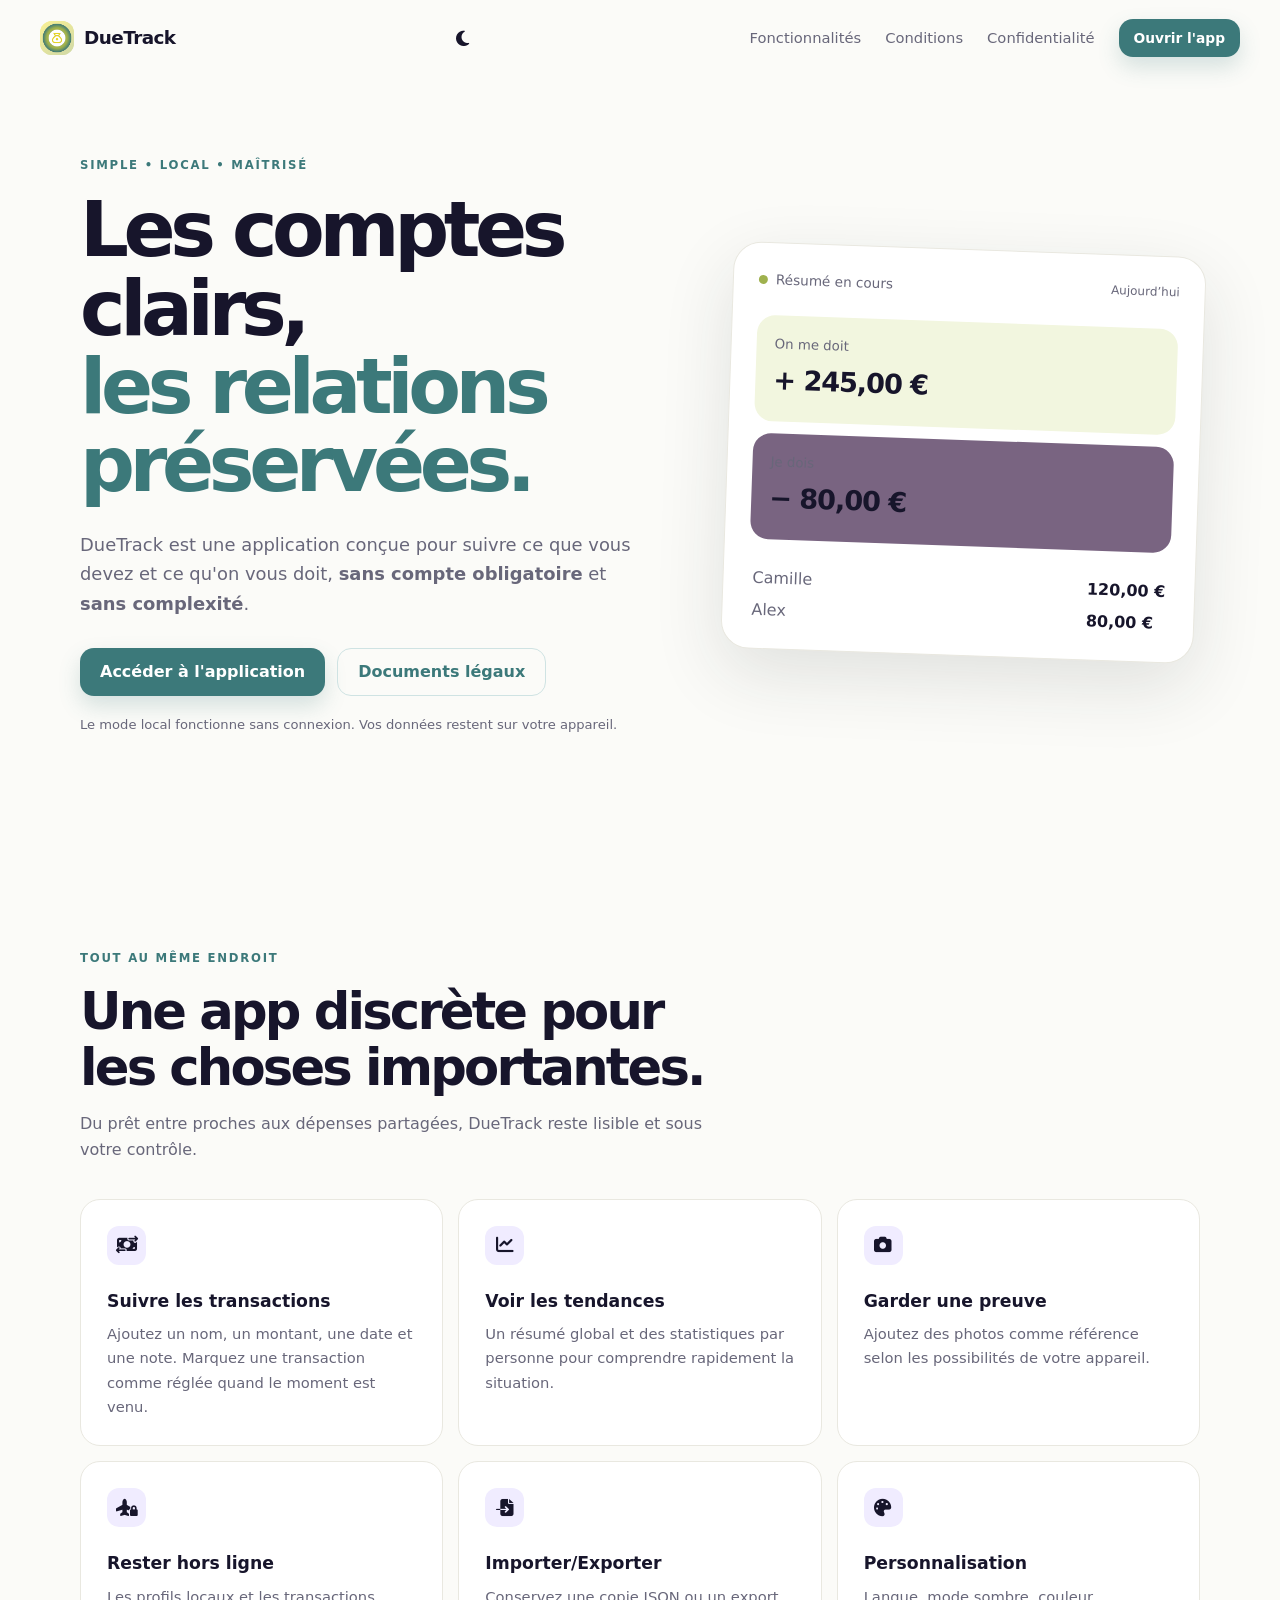
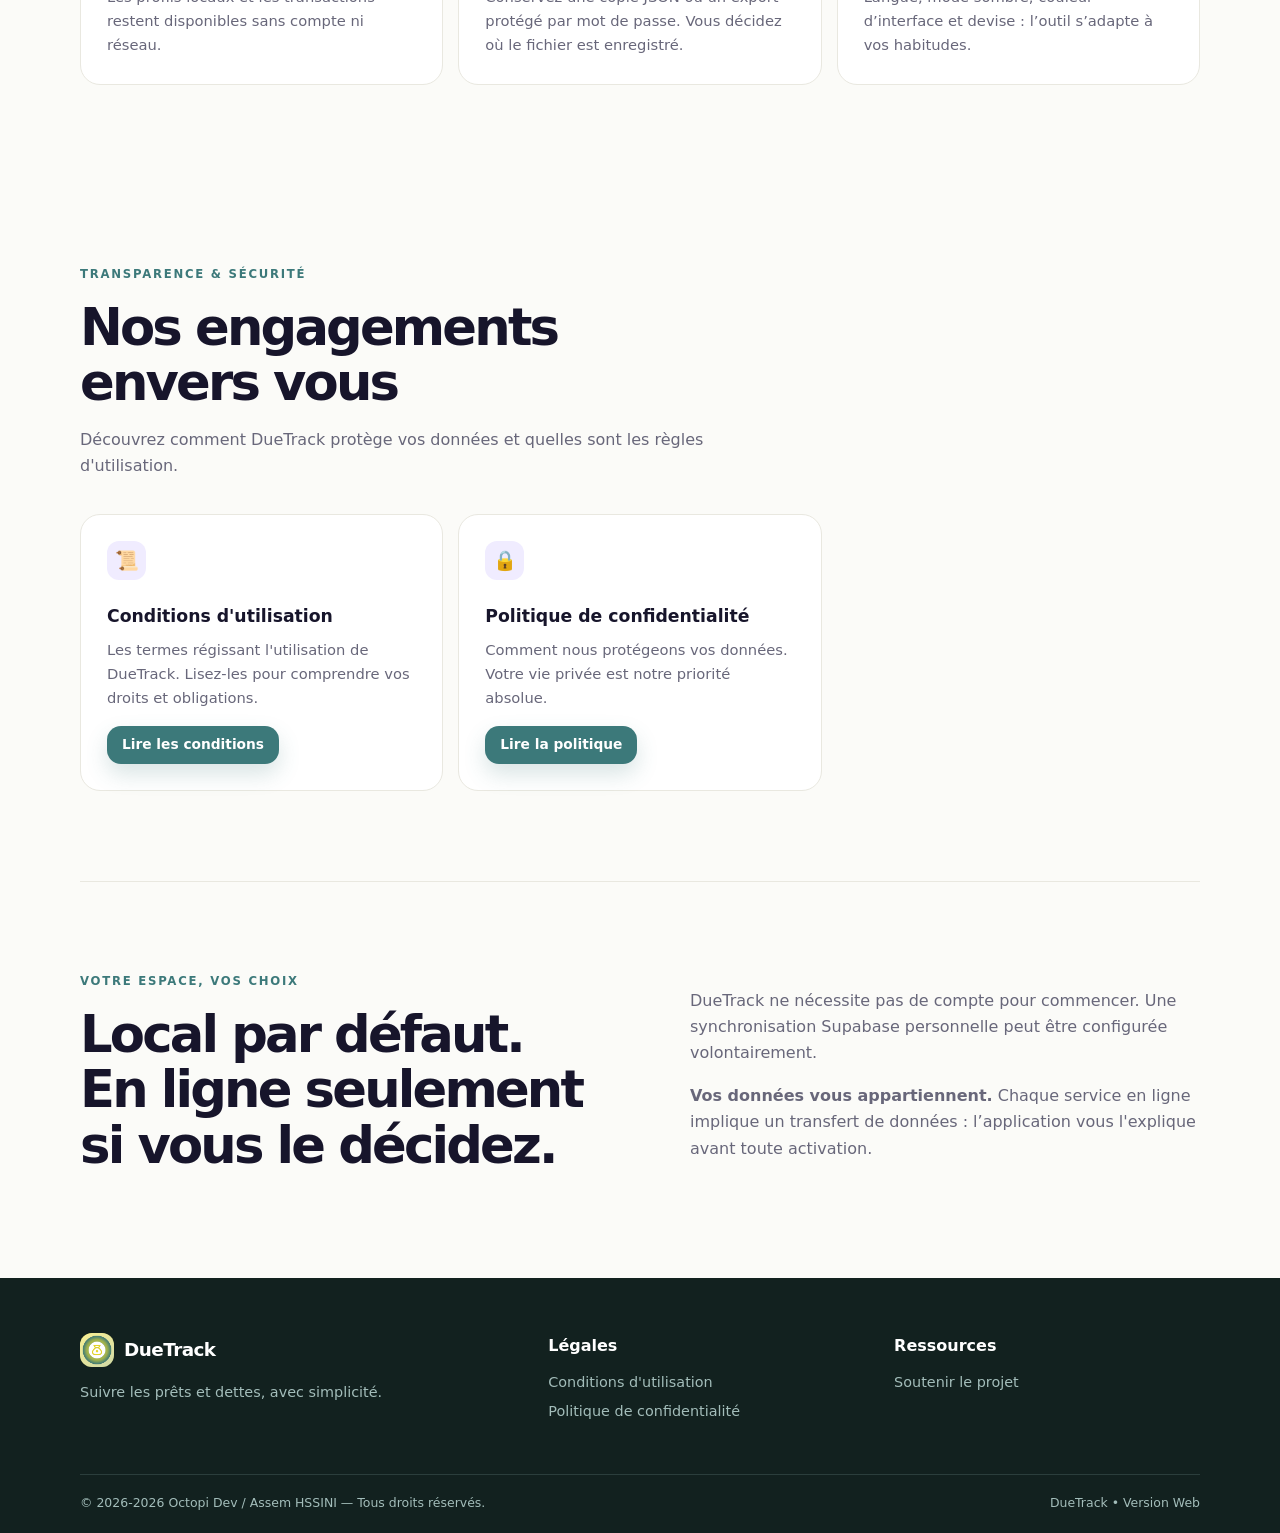
==== commit af178057: "Mise à jour des crédits dans le pied de page avec un lien vers le dépôt GitHub et l'ajout de l'année" ====
--- a/index.html
+++ b/index.html
@@ -149,7 +149,7 @@
       </div>
     </div>
     <div class="section-shell footer-bottom">
-      <span>© <span data-year></span> Octopi Dev — Tous droits réservés.</span>
+      <span>© 2026-<span data-year></span> <a href="https://github.com/Dev-Code3D" target="_blank" rel="noopener" text-decoration="bold">Octopi Dev</a> / Assem HSSINI — Tous droits réservés.</span>
       <span>DueTrack • Version Web</span>
     </div>
   </footer>
--- a/styles.css
+++ b/styles.css
@@ -132,7 +132,7 @@
 .balance small{display:block;color:var(--muted);margin-bottom:3px}
 .balance strong{font-size:1.7rem;letter-spacing:-.04em}
 .balance-green{background:#f2f6df}
-.balance-purple{background:#f2e8f6}
+.balance-purple{background:#796481}
 .balance-primary{background:#e8f2f2}
 .mini-list{display:grid;grid-template-columns:1fr auto;gap:5px 15px;padding:14px 4px 0;color:var(--muted)}
 .mini-list b{color:var(--ink)}
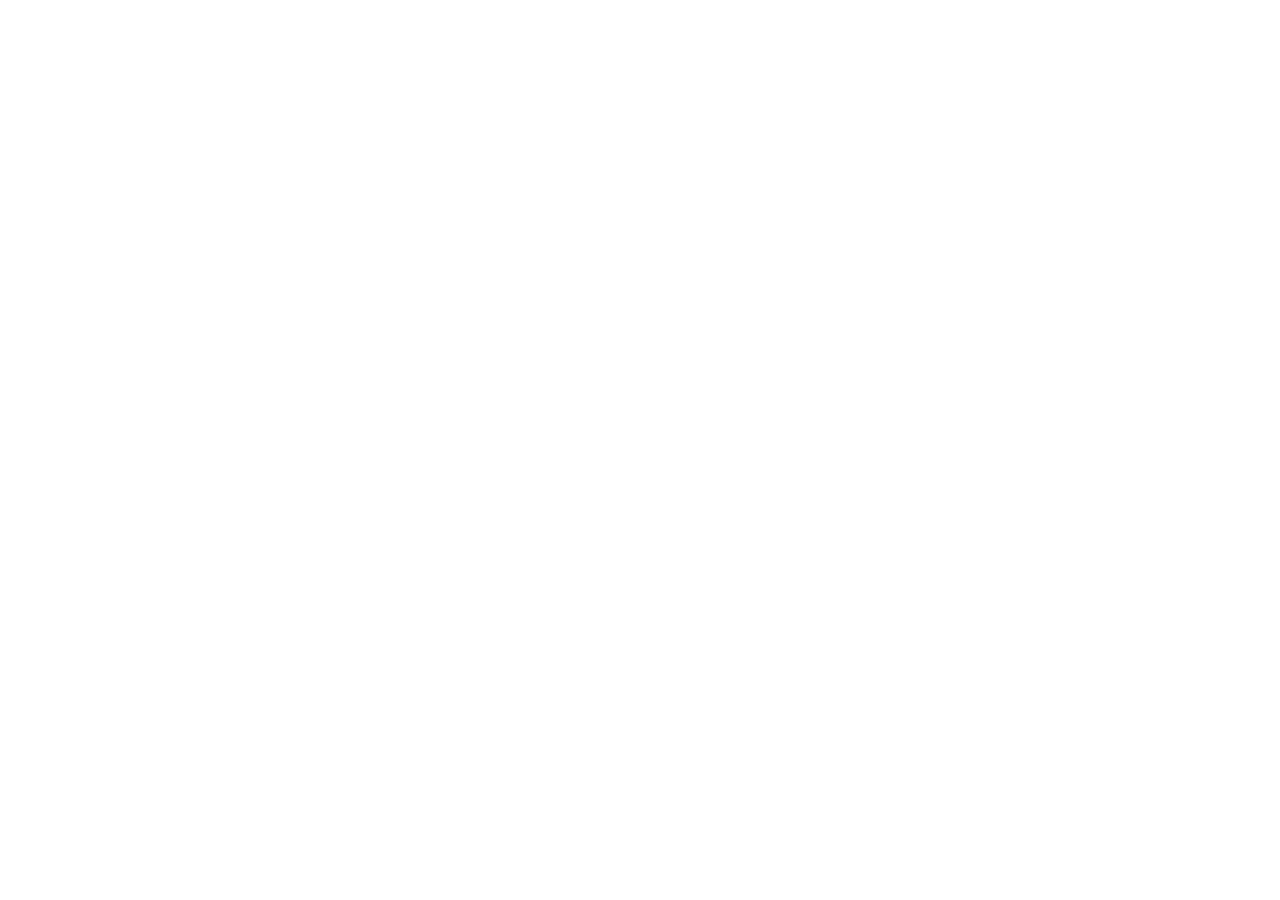
==== commit bbe7b727: "Initial clean deployment: Flutter Web app with correct structure" ====
--- a/index.html
+++ b/index.html
@@ -1,158 +1,46 @@
-<!doctype html>
-<html lang="fr">
+<!DOCTYPE html>
+<html>
 <head>
-  <meta charset="utf-8">
-  <meta name="viewport" content="width=device-width, initial-scale=1">
-  <meta name="description" content="DueTrack — Suivre. Comprendre. Régler. Application simple pour gérer prêts, dettes et transactions. Accès aux conditions d'utilisation et politique de confidentialité.">
-  <meta name="theme-color" content="#f4e229">
-  <title>DueTrack — Suivre. Comprendre. Régler.</title>
-  <link rel="stylesheet" href="https://cdnjs.cloudflare.com/ajax/libs/font-awesome/6.4.0/css/all.min.css">
-  <link rel="stylesheet" href="styles.css">
-  <link rel="icon" href="assets/DueTrack_Icon.png" type="image/png">
+  <!--
+    If you are serving your web app in a path other than the root, change the
+    href value below to reflect the base path you are serving from.
+
+    The path provided below has to start and end with a slash "/" in order for
+    it to work correctly.
+
+    For more details:
+    * https://developer.mozilla.org/en-US/docs/Web/HTML/Element/base
+
+    This is a placeholder for base href that will be replaced by the value of
+    the `--base-href` argument provided to `flutter build`.
+  -->
+  <base href="/">
+
+  <meta charset="UTF-8">
+  <meta content="IE=Edge" http-equiv="X-UA-Compatible">
+  <meta name="description" content="DueTrack - suivi simple des prêts, dettes et transactions.">
+
+  <!-- iOS meta tags & icons -->
+  <meta name="mobile-web-app-capable" content="yes">
+  <meta name="apple-mobile-web-app-status-bar-style" content="black">
+  <meta name="apple-mobile-web-app-title" content="DueTrack">
+  <link rel="apple-touch-icon" href="icons/Icon-192.png">
+
+  <!-- Favicon -->
+  <link rel="icon" type="image/png" href="icons/Icon-192.png"/>
+
+  <title>DueTrack</title>
+  <link rel="manifest" href="manifest.json">
 </head>
 <body>
-  <header class="site-header">
-    <a class="brand" href="index.html" aria-label="DueTrack, accueil">
-      <span class="brand-mark"><img src="assets/DueTrack_Icon.png" alt="" onerror="this.style.display='none'"></span>
-      <span>DueTrack</span>
-    </a>
-    <div class="header-controls">
-      <button id="theme-toggle" class="icon-button" type="button" aria-label="Activer le mode sombre"><i class="fas fa-moon"></i></button>
-      <button class="menu-toggle" type="button" aria-expanded="false" aria-controls="main-nav"><i class="fas fa-bars"></i></button>
-    </div>
-    <nav id="main-nav" class="main-nav" aria-label="Navigation principale">
-      <a href="#fonctionnalites">Fonctionnalités</a>
-      <a href="conditions.html">Conditions</a>
-      <a href="confidentialite.html">Confidentialité</a>
-      <a class="button button-small" href="/app" target="_blank" rel="noopener">Ouvrir l'app</a>
-    </nav>
-  </header>
+  <!--
+    You can customize the "flutter_bootstrap.js" script.
+    This is useful to provide a custom configuration to the Flutter loader
+    or to give the user feedback during the initialization process.
 
-  <main>
-    <!-- HERO : Présentation principale -->
-    <section class="hero section-shell">
-      <div class="hero-copy">
-        <p class="eyebrow">Simple • local • maîtrisé</p>
-        <h1>Les comptes clairs,<br><span>les relations préservées.</span></h1>
-        <p class="hero-lead">
-          DueTrack est une application conçue pour suivre ce que vous devez et ce qu'on vous doit,
-          <strong>sans compte obligatoire</strong> et <strong>sans complexité</strong>.
-        </p>
-        <div class="hero-actions">
-          <a class="button" href="/app" target="_blank" rel="noopener">Accéder à l'application</a>
-          <a class="button button-ghost" href="#legal">Documents légaux</a>
-        </div>
-        <p class="microcopy">Le mode local fonctionne sans connexion. Vos données restent sur votre appareil.</p>
-      </div>
-      <div class="hero-card" aria-label="Aperçu de l'application">
-        <div class="card-top"><span class="status-dot"></span><span>Résumé en cours</span><span class="card-date">Aujourd’hui</span></div>
-        <div class="balance balance-green"><small>On me doit</small><strong>+ 245,00 €</strong></div>
-        <div class="balance balance-purple"><small>Je dois</small><strong>− 80,00 €</strong></div>
-        <div class="mini-list"><span>Camille</span><b>120,00 €</b><span>Alex</span><b>80,00 €</b></div>
-      </div>
-    </section>
-
-    <!-- FONCTIONNALITÉS -->
-    <section id="fonctionnalites" class="section-shell section">
-    <div class="section-heading">
-      <p class="eyebrow">Tout au même endroit</p>
-      <h2>Une app discrète pour les choses importantes.</h2>
-      <p>Du prêt entre proches aux dépenses partagées, DueTrack reste lisible et sous votre contrôle.</p>
-    </div>
-    <div class="feature-grid">
-      <article class="feature-card">
-        <span class="feature-icon"><i class="fas fa-money-bill-transfer"></i></span>
-        <h3>Suivre les transactions</h3>
-        <p>Ajoutez un nom, un montant, une date et une note. Marquez une transaction comme réglée quand le moment est venu.</p>
-      </article>
-      <article class="feature-card">
-        <span class="feature-icon"><i class="fas fa-chart-line"></i></span>
-        <h3>Voir les tendances</h3>
-        <p>Un résumé global et des statistiques par personne pour comprendre rapidement la situation.</p>
-      </article>
-      <article class="feature-card">
-        <span class="feature-icon"><i class="fas fa-camera"></i></span>
-        <h3>Garder une preuve</h3>
-        <p>Ajoutez des photos comme référence selon les possibilités de votre appareil.</p>
-      </article>
-      <article class="feature-card">
-        <span class="feature-icon"><i class="fa-solid fa-plane-lock"></i></span>
-        <h3>Rester hors ligne</h3>
-        <p>Les profils locaux et les transactions restent disponibles sans compte ni réseau.</p>
-      </article>
-      <article class="feature-card">
-        <span class="feature-icon"><i class="fas fa-file-import"></i></span>
-        <h3>Importer/Exporter</h3>
-        <p>Conservez une copie JSON ou un export protégé par mot de passe. Vous décidez où le fichier est enregistré.</p>
-      </article>
-      <article class="feature-card">
-        <span class="feature-icon"><i class="fas fa-palette"></i></span>
-        <h3>Personnalisation</h3>
-        <p>Langue, mode sombre, couleur d’interface et devise : l’outil s’adapte à vos habitudes.</p>
-      </article>
-    </div>
-  </section>
-
-    <!-- SECTION LÉGALE (NOUVEAUTÉ) -->
-    <section id="legal" class="section-shell section">
-      <div class="section-heading">
-        <p class="eyebrow">Transparence & Sécurité</p>
-        <h2>Nos engagements envers vous</h2>
-        <p>Découvrez comment DueTrack protège vos données et quelles sont les règles d'utilisation.</p>
-      </div>
-      <div class="feature-grid">
-        <article class="feature-card">
-          <span class="feature-icon">📜</span>
-          <h3>Conditions d'utilisation</h3>
-          <p>Les termes régissant l'utilisation de DueTrack. Lisez-les pour comprendre vos droits et obligations.</p>
-          <a href="conditions.html" class="button button-small" style="margin-top: 15px;">Lire les conditions</a>
-        </article>
-        <article class="feature-card">
-          <span class="feature-icon">🔒</span>
-          <h3>Politique de confidentialité</h3>
-          <p>Comment nous protégeons vos données. Votre vie privée est notre priorité absolue.</p>
-          <a href="confidentialite.html" class="button button-small" style="margin-top: 15px;">Lire la politique</a>
-        </article>
-      </div>
-    </section>
-
-    <!-- LOCAL vs EN LIGNE -->
-    <section class="split-section section-shell section">
-      <div>
-        <p class="eyebrow">Votre espace, vos choix</p>
-        <h2>Local par défaut.<br>En ligne seulement si vous le décidez.</h2>
-      </div>
-      <div class="split-copy">
-        <p>DueTrack ne nécessite pas de compte pour commencer. Une synchronisation Supabase personnelle peut être configurée volontairement.</p>
-        <p><strong>Vos données vous appartiennent.</strong> Chaque service en ligne implique un transfert de données : l’application vous l'explique avant toute activation.</p>
-      </div>
-    </section>
-  </main>
-
-  <footer class="site-footer">
-    <div class="section-shell footer-grid">
-      <div>
-        <a class="brand" href="index.html">
-          <span class="brand-mark"><img src="assets/DueTrack_Icon.png" alt="" onerror="this.style.display='none'"></span>
-          <span>DueTrack</span>
-        </a>
-        <p>Suivre les prêts et dettes, avec simplicité.</p>
-      </div>
-      <div>
-        <strong>Légales</strong>
-        <a href="/conditions.html">Conditions d'utilisation</a>
-        <a href="/confidentialite.html">Politique de confidentialité</a>
-      </div>
-      <div>
-        <strong>Ressources</strong>
-        <a href="https://liberapay.com/Octopi-Dev/" target="_blank" rel="noopener">Soutenir le projet</a>
-      </div>
-    </div>
-    <div class="section-shell footer-bottom">
-      <span>© 2026-<span data-year></span> <a href="https://github.com/Dev-Code3D" target="_blank" rel="noopener" text-decoration="bold">Octopi Dev</a> / Assem HSSINI — Tous droits réservés.</span>
-      <span>DueTrack • Version Web</span>
-    </div>
-  </footer>
-  <script src="script.js"></script>
+    For more details:
+    * https://docs.flutter.dev/platform-integration/web/initialization
+  -->
+  <script src="flutter_bootstrap.js" async></script>
 </body>
-</html>+</html>
